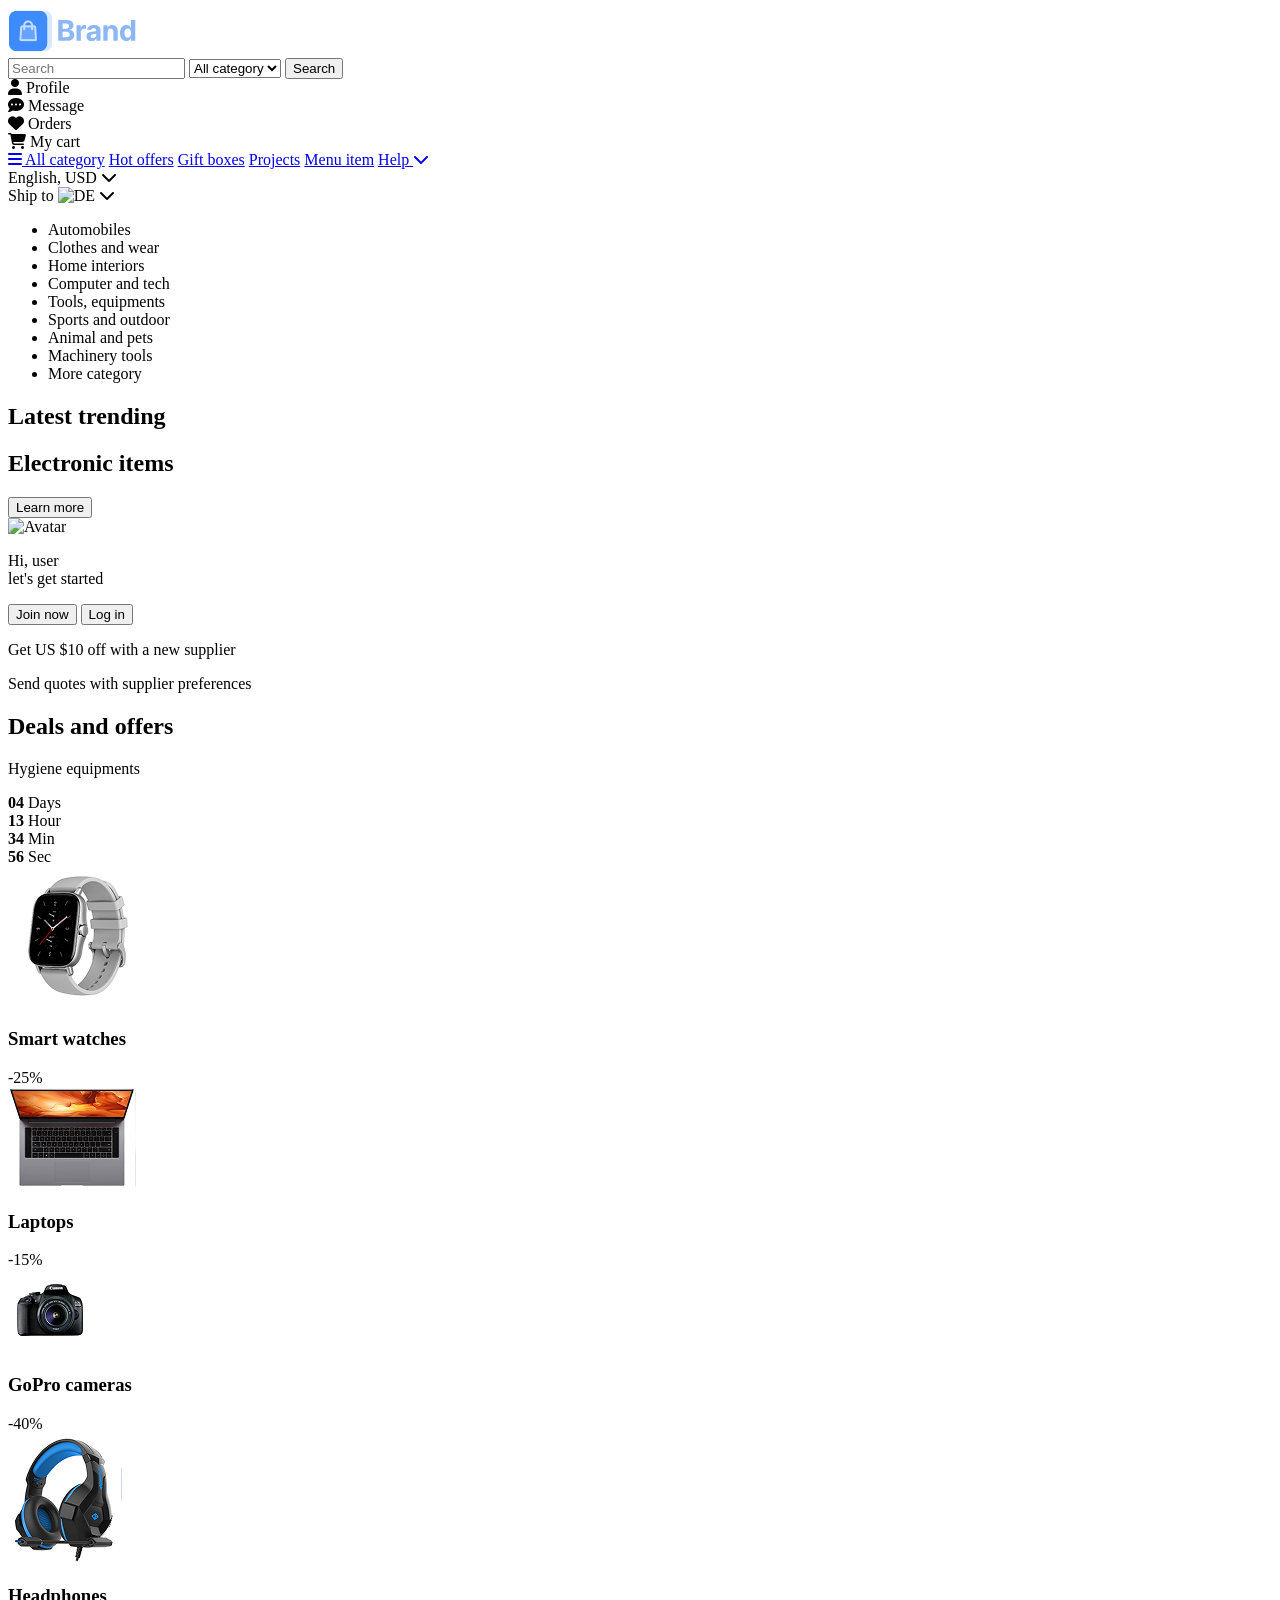
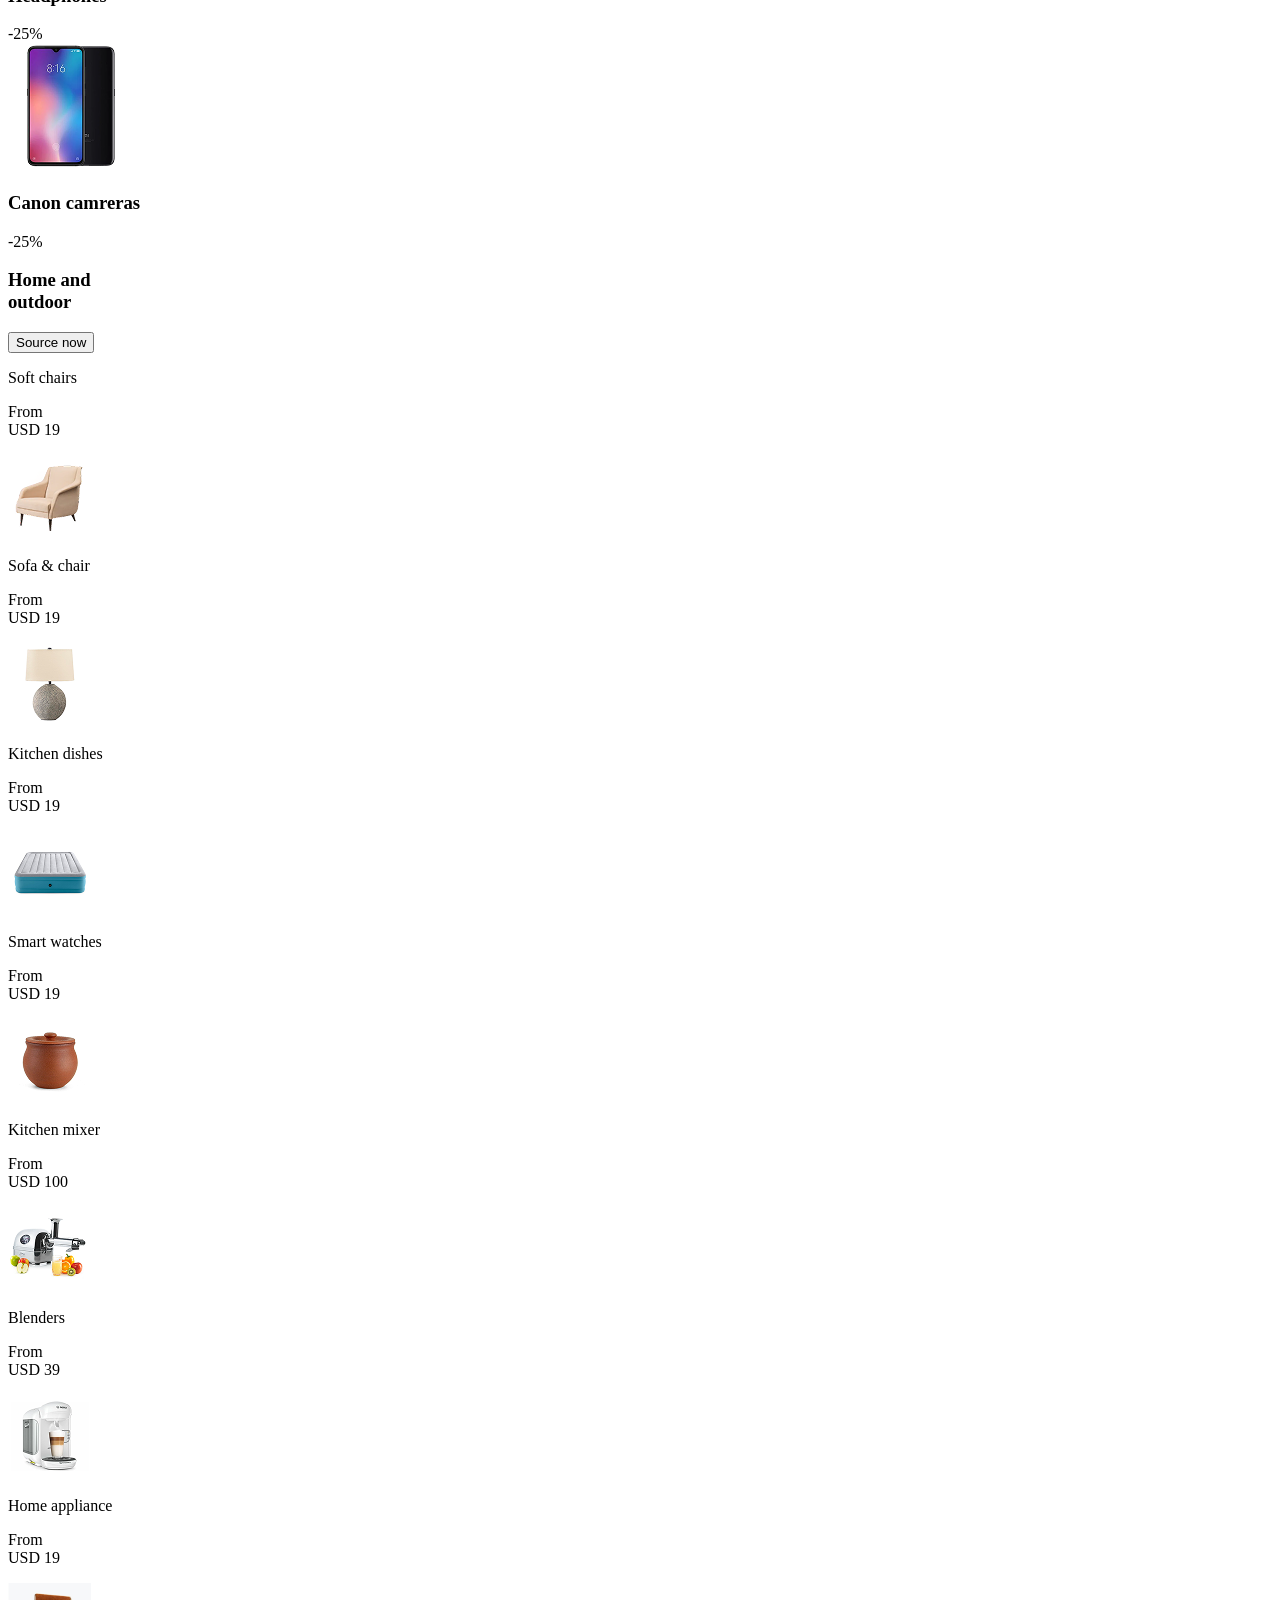
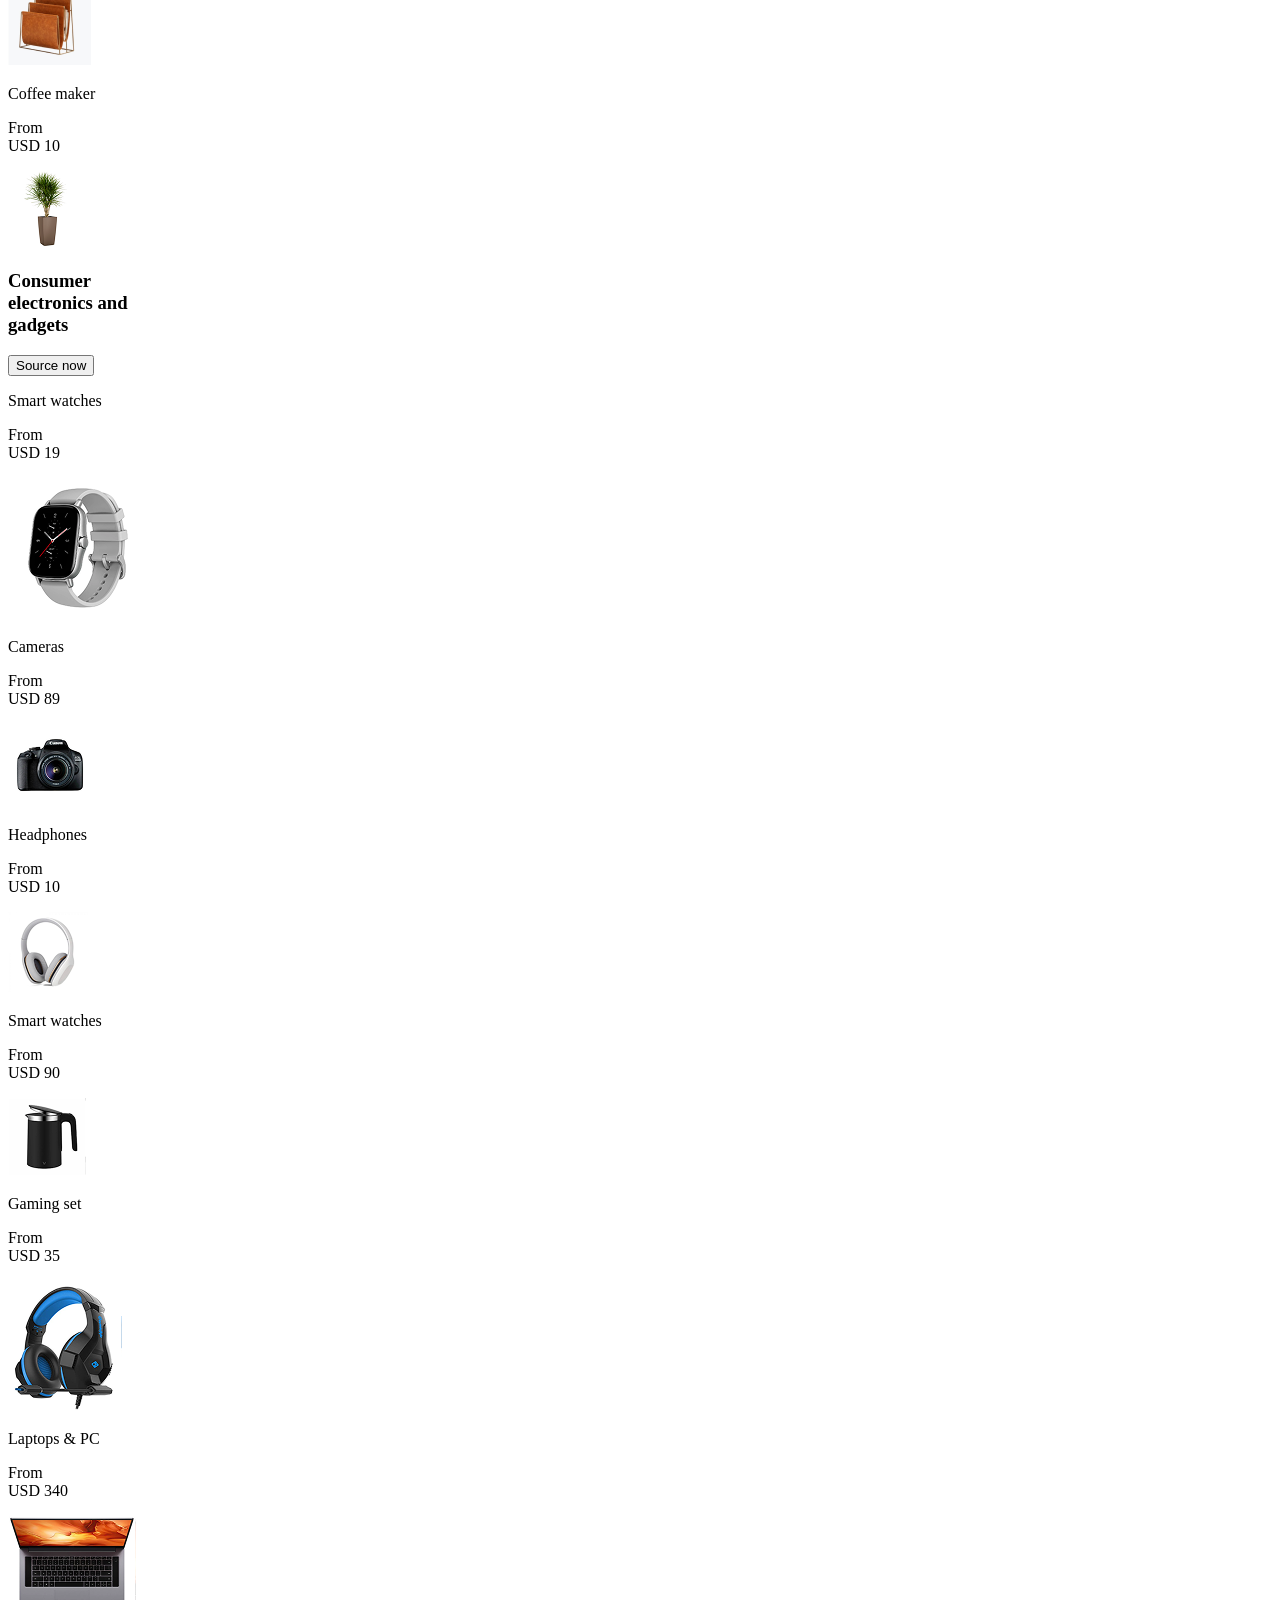
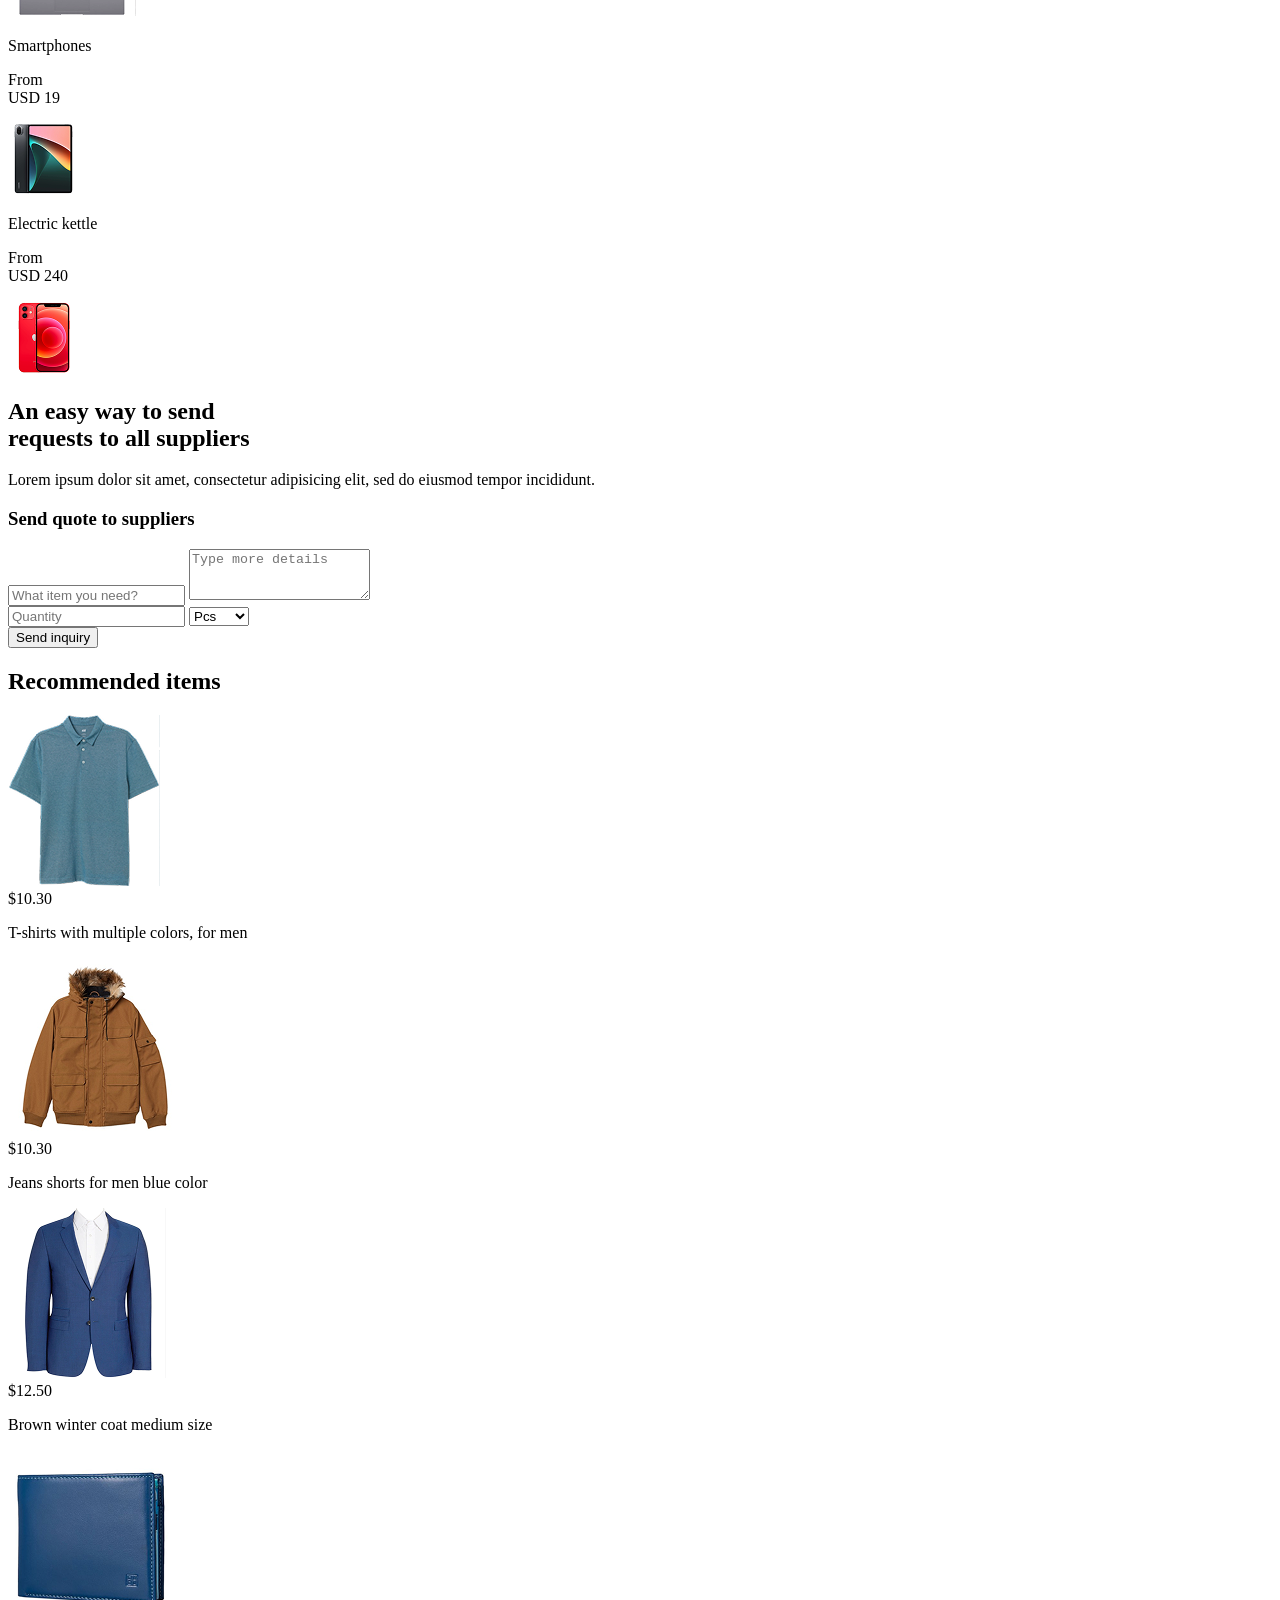
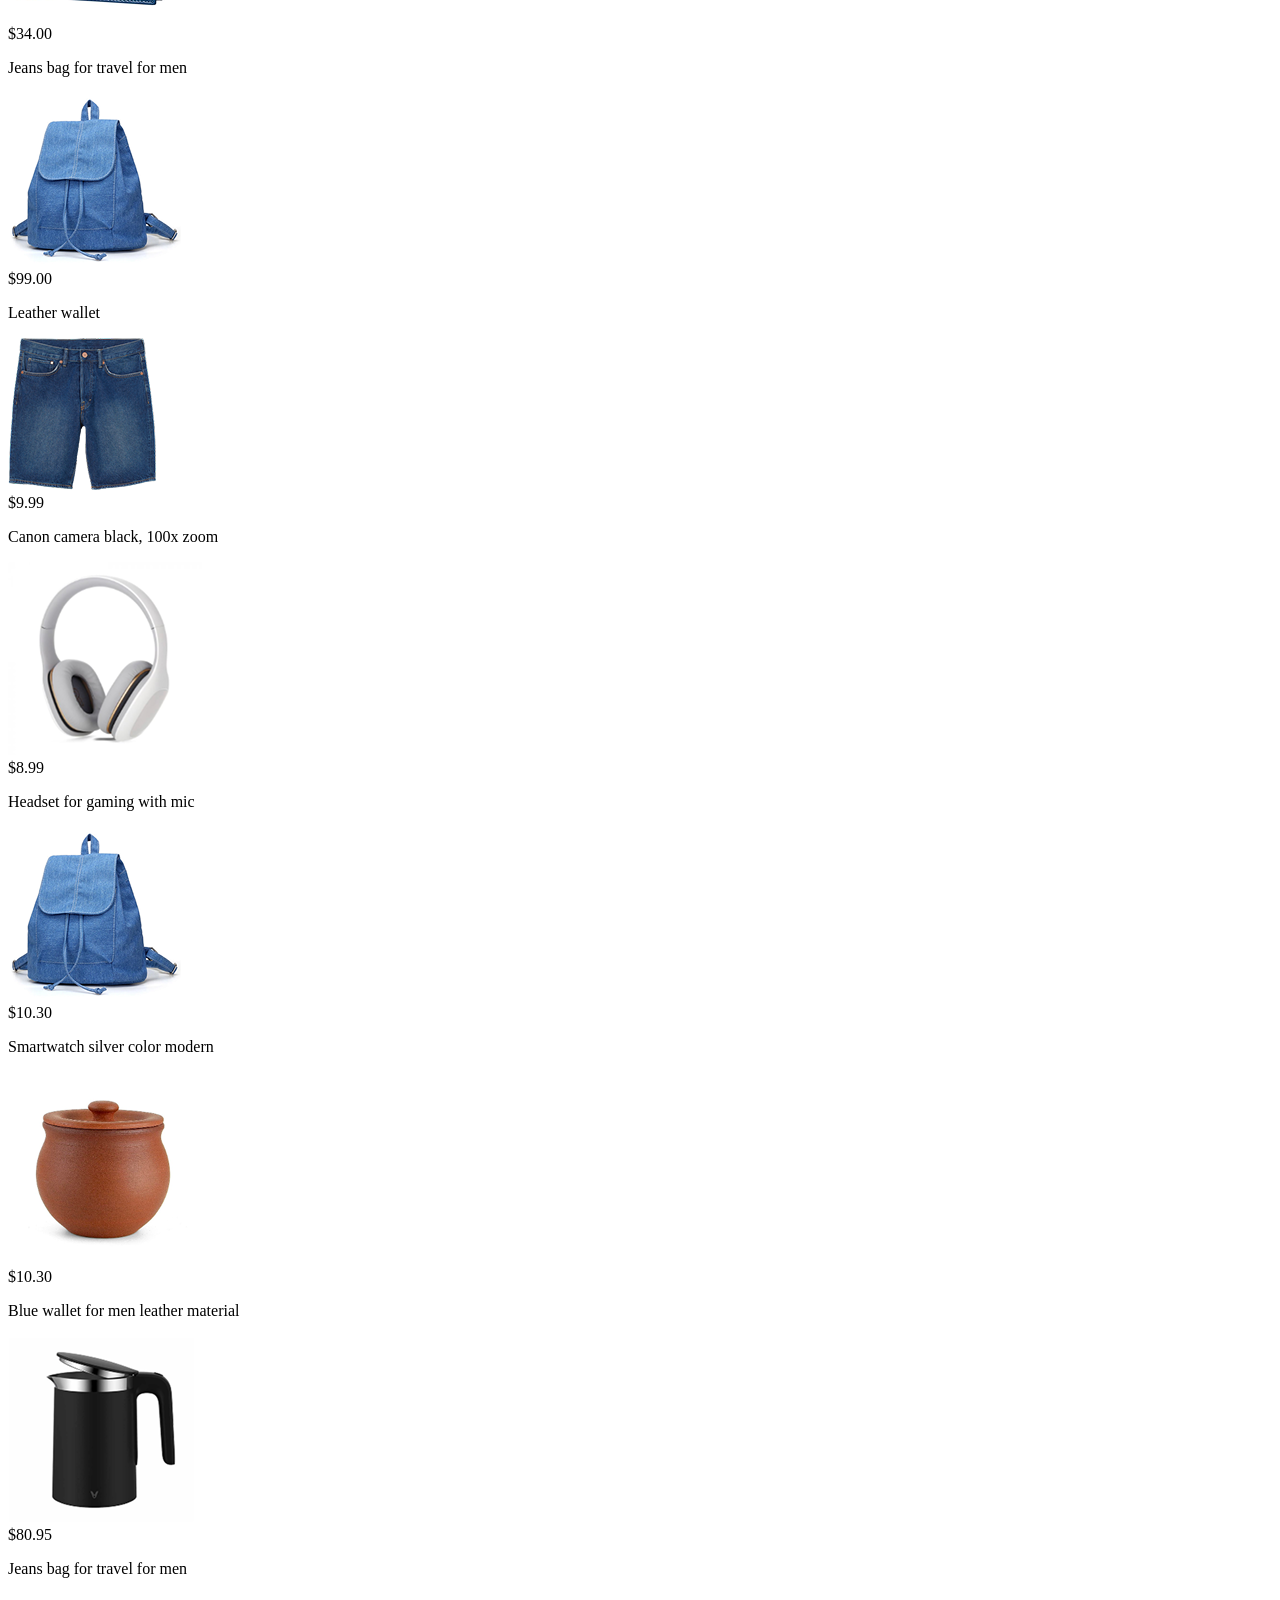
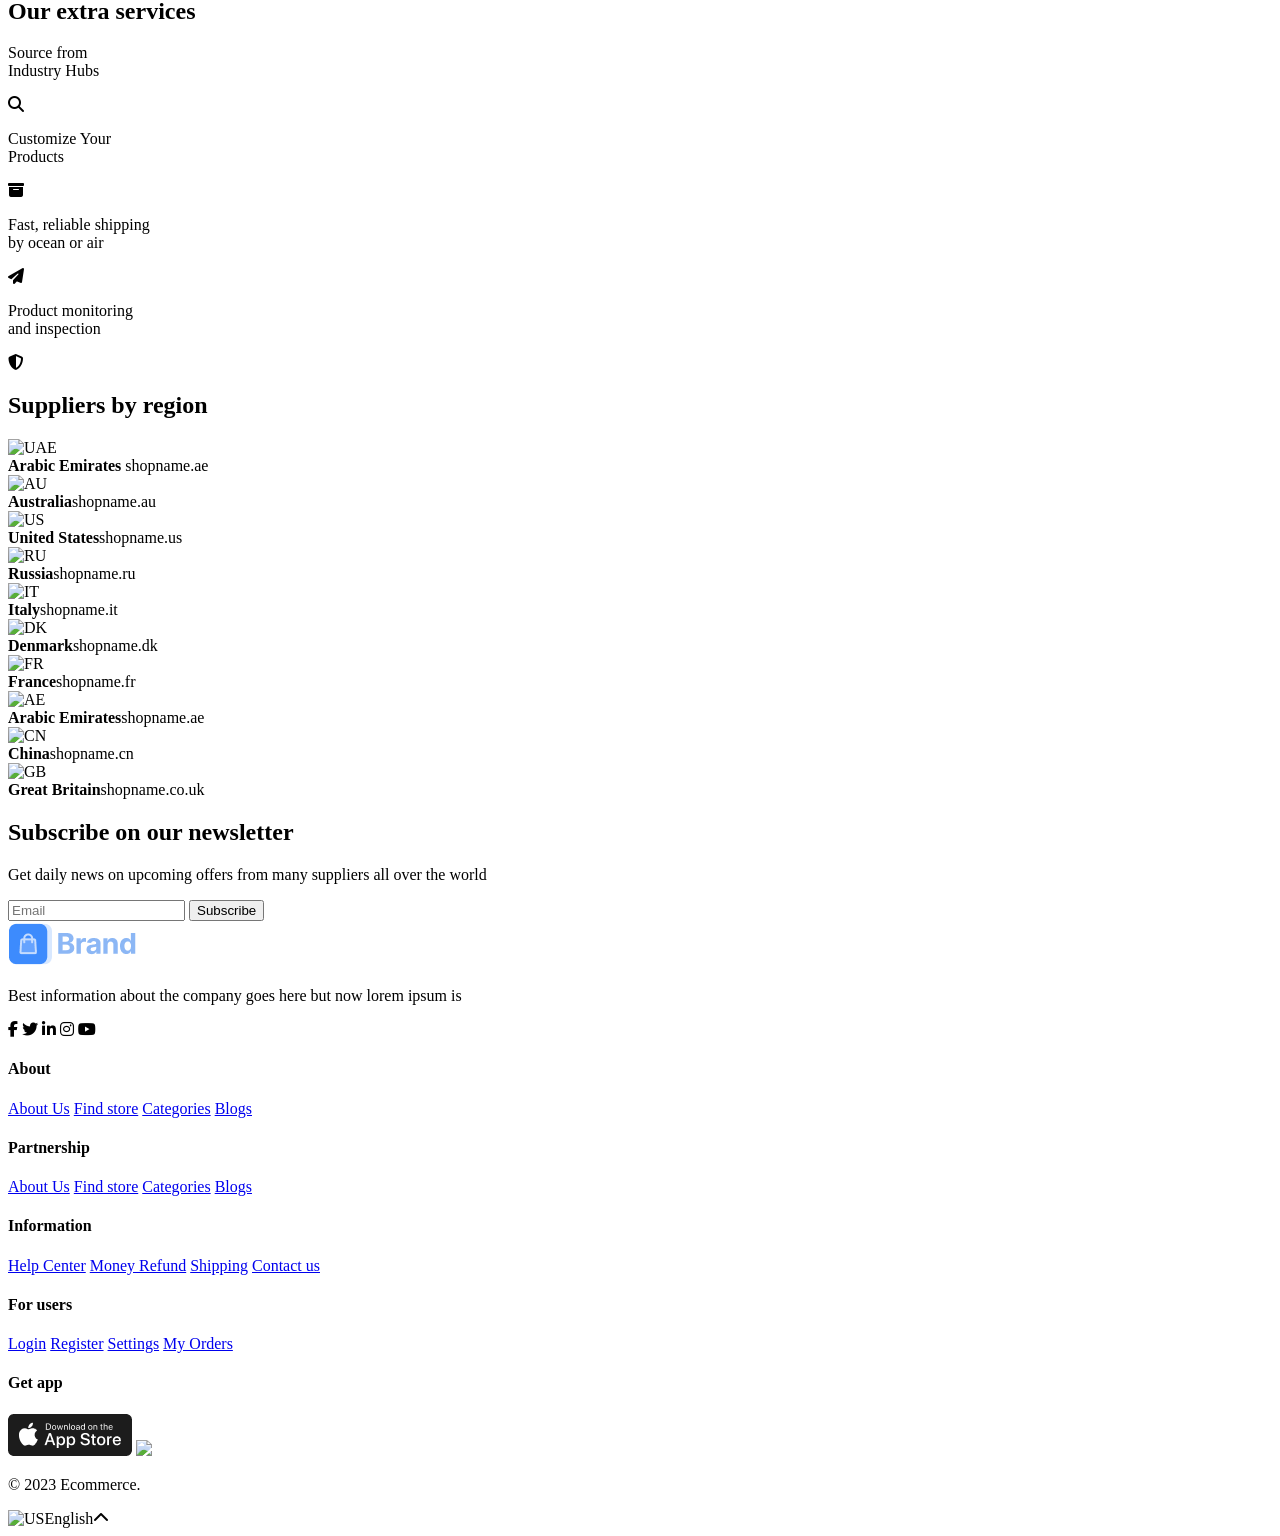
==== index.html @ 88327fe8 "Add files via upload" ====
<!DOCTYPE html>
<html lang="en">

<head>
    <meta charset="UTF-8">
    <meta name="viewport" content="width=device-width, initial-scale=1.0">
    <link rel="stylesheet" href="css/style.css">
    <link rel="stylesheet" href="https://cdnjs.cloudflare.com/ajax/libs/font-awesome/6.5.0/css/all.min.css">
    <title>Home</title>
</head>

<body>
    <!-- ===== TOP HEADER ===== -->
    <header class="top-header">
        <div class="container">

            <!-- Logo -->
            <div>
                <a href="index.html"> <img src="assets/Layout/Brand/logo-colored.png" alt="Logo"></a>
            </div>

            <!-- Search Bar -->
            <div class="search-bar">
                <input type="text" placeholder="Search">
                <select>
                    <option>All category</option>
                    <option>Electronics</option>
                    <option>Clothes</option>
                    <option>Home</option>
                </select>
                <button>Search</button>
            </div>

            <!-- Header Icons -->
            <div class="top-row">
                <div class="nav-item">
                    <i class="fa-solid fa-user"></i> <span>Profile</span>
                </div>
                <div class="nav-item">
                    <i class="fa-solid fa-comment-dots"></i> <span>Message</span>
                </div>
                <div class="nav-item">
                    <i class="fa-solid fa-heart"></i> <span>Orders</span>
                </div>
                <div class="nav-item">
                    <i class="fa-solid fa-cart-shopping"></i> <span>My cart</span>
                </div>
            </div>
        </div>
    </header>

    <!-- Top Menu -->
    <div class="top-nav">
        <nav class="main-navbar">
            <div class="container">
                <a href="#" class="flex items-center"><i class="fa-solid fa-bars"></i> All category</a>
                <a href="#">Hot offers</a>
                <a href="#">Gift boxes</a>
                <a href="#">Projects</a>
                <a href="#">Menu item</a>
                <a href="#">Help <i class="fa-solid fa-chevron-down"></i></a>
                <div class="nav-right">
                    <div class="selector">
                        English, USD <i class="fa-solid fa-chevron-down"></i>
                    </div>
                    <div class="selector">
                        Ship to <img src="https://flagcdn.com/w20/de.png" alt="DE"> <i
                            class="fa-solid fa-chevron-down"></i>
                    </div>
                </div>
            </div>
        </nav>
    </div>

    <!-- ===== HERO SECTION ===== -->
    <section class="hero">
        <div class="container hero-layout">

            <!-- Left Category Menu -->
            <div class="category-menu">
                <ul>
                    <li class="category-menu-active">Automobiles</li>
                    <li>Clothes and wear</li>
                    <li>Home interiors</li>
                    <li>Computer and tech</li>
                    <li>Tools, equipments</li>
                    <li>Sports and outdoor</li>
                    <li>Animal and pets</li>
                    <li>Machinery tools</li>
                    <li>More category</li>
                </ul>
            </div>

            <!-- Banner -->
            <div class="hero-banner">
                <h2>Latest trending</h2>
                <h1>Electronic items</h1>
                <button>Learn more</button>
            </div>

            <!-- Right Small Cards -->
            <div class="sidebar">
                <div class="card login-card">
                    <div class="user-info">
                        <div class="avatar">
                            <img src="https://cdn-icons-png.flaticon.com/512/149/149071.png" alt="Avatar">
                        </div>
                        <p>Hi, user<br>let's get started</p>
                    </div>
                    <button class="btn btn-blue">Join now</button>
                    <button class="btn btn-white">Log in</button>
                </div>
                <div class="card promo-orange">
                    <p>Get US $10 off with a new supplier</p>
                </div>
                <div class="card promo-teal">
                    <p>Send quotes with supplier preferences</p>
                </div>
            </div>
        </div>
    </section>

    <!-- ===== DEALS SECTION ===== -->
    <div class="container">
        <section class="deals">
            <div class="title-block">
                <h2 class="deals-title">Deals and offers</h2>
                <p class="subtitle">Hygiene equipments</p>
                <div class="countdown">
                    <div class="time-box">
                        <strong>04</strong>
                        <span>Days</span>
                    </div>
                    <div class="time-box">
                        <strong>13</strong>
                        <span>Hour</span>
                    </div>
                    <div class="time-box">
                        <strong>34</strong>
                        <span>Min</span>
                    </div>
                    <div class="time-box">
                        <strong>56</strong>
                        <span>Sec</span>
                    </div>
                </div>
            </div>
            <div class="product-grid">
                <div class="product-item">
                    <div class="image-wrapper">
                        <img src="assets/Image/tech/8.png" alt="Smart Watches">
                    </div>
                    <h3>Smart watches</h3>
                    <span class="discount-badge">-25%</span>
                </div>
                <div class="product-item">
                    <div class="image-wrapper">
                        <img src="assets/Image/tech/image 34.png" alt="Laptops">
                    </div>
                    <h3>Laptops</h3>
                    <span class="discount-badge">-15%</span>
                </div>
                <div class="product-item">
                    <div class="image-wrapper">
                        <img src="assets/Image/tech/6.png" alt="GoPro Cameras">
                    </div>
                    <h3>GoPro cameras</h3>
                    <span class="discount-badge">-40%</span>
                </div>
                <div class="product-item">
                    <div class="image-wrapper">
                        <img src="assets/Image/tech/image 29.png" alt="Headphones">
                    </div>
                    <h3>Headphones</h3>
                    <span class="discount-badge">-25%</span>
                </div>
                <div class="product-item">
                    <div class="image-wrapper">
                        <img src="assets/Image/tech/image 23.png" alt="Canon Cameras">
                    </div>
                    <h3>Canon camreras</h3>
                    <span class="discount-badge">-25%</span>
                </div>
            </div>
        </section>
    </div>

    <!-- ===== CATEGORY PRODUCTS ===== -->
    <section class="category-products">
        <div class="container">
            <div class="category-block">
                <div class="sidebar3 home-bg">
                    <h3>Home and<br>outdoor</h3>
                    <button class="source-btn">Source now</button>
                </div>
                <div class="product-grid2">
                    <div class="product-tile">
                        <div class="text">
                            <p class="title">Soft chairs</p>
                            <p class="price">From<br>USD 19</p>
                        </div>
                        <img src="assets/Image/interior/1.png">
                    </div>
                    <div class="product-tile">
                        <div class="text">
                            <p class="title">Sofa & chair</p>
                            <p class="price">From<br>USD 19</p>
                        </div>
                        <img src="assets/Image/interior/6.png">
                    </div>
                    <div class="product-tile">
                        <div class="text">
                            <p class="title">Kitchen dishes</p>
                            <p class="price">From<br>USD 19</p>
                        </div><img src="assets/Image/interior/image 93.png">
                    </div>
                    <div class="product-tile">
                        <div class="text">
                            <p class="title">Smart watches</p>
                            <p class="price">From<br>USD 19</p>
                        </div><img src="assets/Image/interior/3.png">
                    </div>
                    <div class="product-tile">
                        <div class="text">
                            <p class="title">Kitchen mixer</p>
                            <p class="price">From<br>USD 100</p>
                        </div><img src="assets/Image/interior/9.png">
                    </div>
                    <div class="product-tile">
                        <div class="text">
                            <p class="title">Blenders</p>
                            <p class="price">From<br>USD 39</p>
                        </div><img src="assets/Image/interior/8.png">
                    </div>
                    <div class="product-tile">
                        <div class="text">
                            <p class="title">Home appliance</p>
                            <p class="price">From<br>USD 19</p>
                        </div><img src="assets/Image/interior/7.png">
                    </div>
                    <div class="product-tile">
                        <div class="text">
                            <p class="title">Coffee maker</p>
                            <p class="price">From<br>USD 10</p>
                        </div><img src="assets/Image/interior/image 89.png">
                    </div>
                </div>
            </div>
            <div class="category-block">
                <div class="sidebar3 electronics-bg">
                    <h3>Consumer<br>electronics and<br>gadgets</h3>
                    <button class="source-btn">Source now</button>
                </div>
                <div class="product-grid2">
                    <div class="product-tile">
                        <div class="text">
                            <p class="title">Smart watches</p>
                            <p class="price">From<br>USD 19</p>
                        </div><img src="assets/Image/tech/8.png">
                    </div>
                    <div class="product-tile">
                        <div class="text">
                            <p class="title">Cameras</p>
                            <p class="price">From<br>USD 89</p>
                        </div><img src="assets/Image/tech/6.png">
                    </div>
                    <div class="product-tile">
                        <div class="text">
                            <p class="title">Headphones</p>
                            <p class="price">From<br>USD 10</p>
                        </div><img src="assets/Image/tech/image 86.png">
                    </div>
                    <div class="product-tile">
                        <div class="text">
                            <p class="title">Smart watches</p>
                            <p class="price">From<br>USD 90</p>
                        </div><img src="assets/Image/tech/image 85.png">
                    </div>
                    <div class="product-tile">
                        <div class="text">
                            <p class="title">Gaming set</p>
                            <p class="price">From<br>USD 35</p>
                        </div><img src="assets/Image/tech/image 29.png">
                    </div>
                    <div class="product-tile">
                        <div class="text">
                            <p class="title">Laptops & PC</p>
                            <p class="price">From<br>USD 340</p>
                        </div><img src="assets/Image/tech/image 34.png">
                    </div>
                    <div class="product-tile">
                        <div class="text">
                            <p class="title">Smartphones</p>
                            <p class="price">From<br>USD 19</p>
                        </div><img src="assets/Image/tech/image 32.png">
                    </div>
                    <div class="product-tile">
                        <div class="text">
                            <p class="title">Electric kettle</p>
                            <p class="price">From<br>USD 240</p>
                        </div><img src="assets/Image/tech/image 33.png">
                    </div>
                </div>
            </div>
        </div>
    </section>

    <!-- ===== SUPPLIER REQUEST SECTION ===== -->
    <div class="container">
        <section class="supplier-request">
            <div class="container-request-layout">
                <div class="banner-text">
                    <h1>An easy way to send<br>requests to all suppliers</h1>
                    <p>Lorem ipsum dolor sit amet, consectetur adipisicing elit, sed do eiusmod tempor incididunt.</p>
                </div>
                <div class="request-form">
                    <h3>Send quote to suppliers</h3>
                    <form>
                        <input type="text1" placeholder="What item you need?">
                        <textarea placeholder="Type more details" rows="3"></textarea>
                        <div class="form-row">
                            <input type="number" placeholder="Quantity">
                            <select class="form">
                                <option>Pcs</option>
                                <option>Kg</option>
                                <option>Boxes</option>
                            </select>
                        </div>
                        <button type="submit" class="btn-send">Send inquiry</button>
                    </form>
                </div>
            </div>
        </section>
    </div>

    <!-- ===== RECOMMENDED ITEMS ===== -->
    <section class="recommended">
        <div class="container">
            <h2 class="section-title">Recommended items</h2>
            <div class="recommendations-grid">
                <div class="product-card">
                    <div class="img-container">
                        <img src="assets/Layout/alibaba/Image/cloth/Bitmap.png" alt="T-shirt">
                    </div>
                    <div class="info">
                        <span class="price">$10.30</span>
                        <p class="description">T-shirts with multiple colors, for men</p>
                    </div>
                </div>
                <div class="product-card">
                    <div class="img-container">
                        <img src="assets/Layout/alibaba/Image/cloth/2 1.png" alt="Jacket">
                    </div>
                    <div class="info">
                        <span class="price">$10.30</span>
                        <p class="description">Jeans shorts for men blue color</p>
                    </div>
                </div>
                <div class="product-card">
                    <div class="img-container">
                        <img src="assets/Layout/alibaba/Image/cloth/image 30.png" alt="Coat">
                    </div>
                    <div class="info">
                        <span class="price">$12.50</span>
                        <p class="description">Brown winter coat medium size</p>
                    </div>
                </div>
                <div class="product-card">
                    <div class="img-container">
                        <img src="assets/Layout/alibaba/Image/cloth/image 24.png">
                    </div>
                    <div class="info"><span class="price">$34.00</span>
                        <p class="description">Jeans bag for travel for men</p>
                    </div>
                </div>
                <div class="product-card">
                    <div class="img-container">
                        <img src="assets/Layout/alibaba/Image/cloth/image 26.png">
                    </div>
                    <div class="info"><span class="price">$99.00</span>
                        <p class="description">Leather wallet</p>
                    </div>
                </div>
                <div class="product-card">
                    <div class="img-container">
                        <img src="assets/Layout/alibaba/Image/cloth/Bitmap (2).png">
                    </div>
                    <div class="info"><span class="price">$9.99</span>
                        <p class="description">Canon camera black, 100x zoom</p>
                    </div>
                </div>
                <div class="product-card">
                    <div class="img-container">
                        <img src="assets/Layout/alibaba/Image/tech/image 86.png">
                    </div>
                    <div class="info"><span class="price">$8.99</span>
                        <p class="description">Headset for gaming with mic</p>
                    </div>
                </div>
                <div class="product-card">
                    <div class="img-container">
                        <img src="assets/Layout/alibaba/Image/cloth/image 26.png">
                    </div>
                    <div class="info"><span class="price">$10.30</span>
                        <p class="description">Smartwatch silver color modern</p>
                    </div>
                </div>
                <div class="product-card">
                    <div class="img-container">
                        <img src="assets/Layout/alibaba/Image/interior/image 90.png">
                    </div>
                    <div class="info"><span class="price">$10.30</span>
                        <p class="description">Blue wallet for men leather material</p>
                    </div>
                </div>
                <div class="product-card">
                    <div class="img-container">
                        <img src="assets/Layout/alibaba/Image/tech/image 85.png">
                    </div>
                    <div class="info"><span class="price">$80.95</span>
                        <p class="description">Jeans bag for travel for men</p>
                    </div>
                </div>
            </div>
        </div>
    </section>

    <!-- ===== SERVICES ===== -->
    <div class="container">
        <section class="services">

            <h2>Our extra services</h2>
            <div class="services-grid">
                <div class="cards">
                    <div class="image-box bg-warehouse"></div>
                    <div class="cards-content">
                        <p>Source from<br>Industry Hubs</p>
                        <div class="icon-badge"><i class="fa-solid fa-magnifying-glass"></i></div>
                    </div>
                </div>
                <div class="cards">
                    <div class="image-box bg-colors"></div>
                    <div class="cards-content">
                        <p>Customize Your<br>Products</p>
                        <div class="icon-badge"><i class="fa-solid fa-box-archive"></i></div>
                    </div>
                </div>
                <div class="cards">
                    <div class="image-box bg-shipping"></div>
                    <div class="cards-content">
                        <p>Fast, reliable shipping<br>by ocean or air</p>
                        <div class="icon-badge"><i class="fa-solid fa-paper-plane"></i></div>
                    </div>
                </div>
                <div class="cards">
                    <div class="image-box bg-inspection"></div>
                    <div class="cards-content">
                        <p>Product monitoring<br>and inspection</p>
                        <div class="icon-badge"><i class="fa-solid fa-shield-halved"></i></div>
                    </div>
                </div>
            </div>
        </section>
    </div>

    <!-- ===== SUPPLIERS BY REGION ===== -->
    <div class="container">
        <section class="suppliers-section">
            <h2>Suppliers by region</h2>
            <div class="suppliers-grid">
                <div class="region">
                    <img src="https://flagcdn.com/w40/ae.png" alt="UAE">
                    <div class="text">
                        <strong>Arabic Emirates</strong>
                        <span>shopname.ae</span>
                    </div>
                </div>
                <div class="region"><img src="https://flagcdn.com/w40/au.png" alt="AU">
                    <div class="text"><strong>Australia</strong><span>shopname.au</span></div>
                </div>
                <div class="region"><img src="https://flagcdn.com/w40/us.png" alt="US">
                    <div class="text"><strong>United States</strong><span>shopname.us</span></div>
                </div>
                <div class="region"><img src="https://flagcdn.com/w40/ru.png" alt="RU">
                    <div class="text"><strong>Russia</strong><span>shopname.ru</span></div>
                </div>
                <div class="region"><img src="https://flagcdn.com/w40/it.png" alt="IT">
                    <div class="text"><strong>Italy</strong><span>shopname.it</span></div>
                </div>
                <div class="region"><img src="https://flagcdn.com/w40/dk.png" alt="DK">
                    <div class="text"><strong>Denmark</strong><span>shopname.dk</span></div>
                </div>
                <div class="region"><img src="https://flagcdn.com/w40/fr.png" alt="FR">
                    <div class="text"><strong>France</strong><span>shopname.fr</span></div>
                </div>
                <div class="region"><img src="https://flagcdn.com/w40/ae.png" alt="AE">
                    <div class="text"><strong>Arabic Emirates</strong><span>shopname.ae</span></div>
                </div>
                <div class="region"><img src="https://flagcdn.com/w40/cn.png" alt="CN">
                    <div class="text"><strong>China</strong><span>shopname.cn</span></div>
                </div>
                <div class="region"><img src="https://flagcdn.com/w40/gb.png" alt="GB">
                    <div class="text"><strong>Great Britain</strong><span>shopname.co.uk</span></div>
                </div>
            </div>
        </section>
    </div>

    <!-- ===== NEWSLETTER ===== -->
    <section class="newsletter">
        <div class="container">
            <div class="newsletter-text">
                <h2>Subscribe on our newsletter</h2>
                <p>Get daily news on upcoming offers from many suppliers all over the world</p>
                <div class="newsletter-box">
                    <input type="email" placeholder="Email">
                    <button>Subscribe</button>
                </div>
            </div>
        </div>
    </section>


    <!-- Footer -->

    <section class="footer">
        <div class="container">
            <div class="footer-container">

                <!-- Brand -->
                <div>
                    <a href="index.html"> <img src="assets/Layout/Brand/logo-colored.png" alt="Logo"></a>
                    <div class="footer-col brand">
                        <p>Best information about the company goes here but now lorem ipsum is</p>
                        <div class="social-icons">
                            <span><i class="fa-brands fa-facebook-f"></i></span>
                            <span><i class="fa-brands fa-twitter"></i></span>
                            <span><i class="fa-brands fa-linkedin-in"></i></span>
                            <span><i class="fa-brands fa-instagram"></i></span>
                            <span><i class="fa-brands fa-youtube"></i></span>
                        </div>
                    </div>
                </div>

                <!-- About -->
                <div class="footer-col">
                    <h4>About</h4>
                    <a href="#">About Us</a>
                    <a href="#">Find store</a>
                    <a href="#">Categories</a>
                    <a href="#">Blogs</a>
                </div>

                <!-- Partnership -->
                <div class="footer-col">
                    <h4>Partnership</h4>
                    <a href="#">About Us</a>
                    <a href="#">Find store</a>
                    <a href="#">Categories</a>
                    <a href="#">Blogs</a>
                </div>

                <!-- Information -->
                <div class="footer-col">
                    <h4>Information</h4>
                    <a href="#">Help Center</a>
                    <a href="#">Money Refund</a>
                    <a href="#">Shipping</a>
                    <a href="#">Contact us</a>
                </div>

                <!-- For Users -->
                <div class="footer-col">
                    <h4>For users</h4>
                    <a href="#">Login</a>
                    <a href="#">Register</a>
                    <a href="#">Settings</a>
                    <a href="#">My Orders</a>
                </div>

                <!-- App -->
                <div class="footer-col">
                    <h4>Get app</h4>

                    <img src="assets/Layout/Misc/market-button.png" class="app-btn">
                    <img src="assets/Layout/Misc/group.png" class="app-btn">
                </div>
            </div>
        </div>
    </section>

    <!-- Bottom Footer -->
    <footer class="footer-bottom">
        <div class="container">
            <div class="footer-b">
                <p>© 2023 Ecommerce.</p>
                <div class="selector">
                    <img src="https://flagcdn.com/w20/us.png" alt="US">English<i class="fa-solid fa-chevron-up"></i>
                </div>
            </div>
        </div>
    </footer>

</body>

</html>
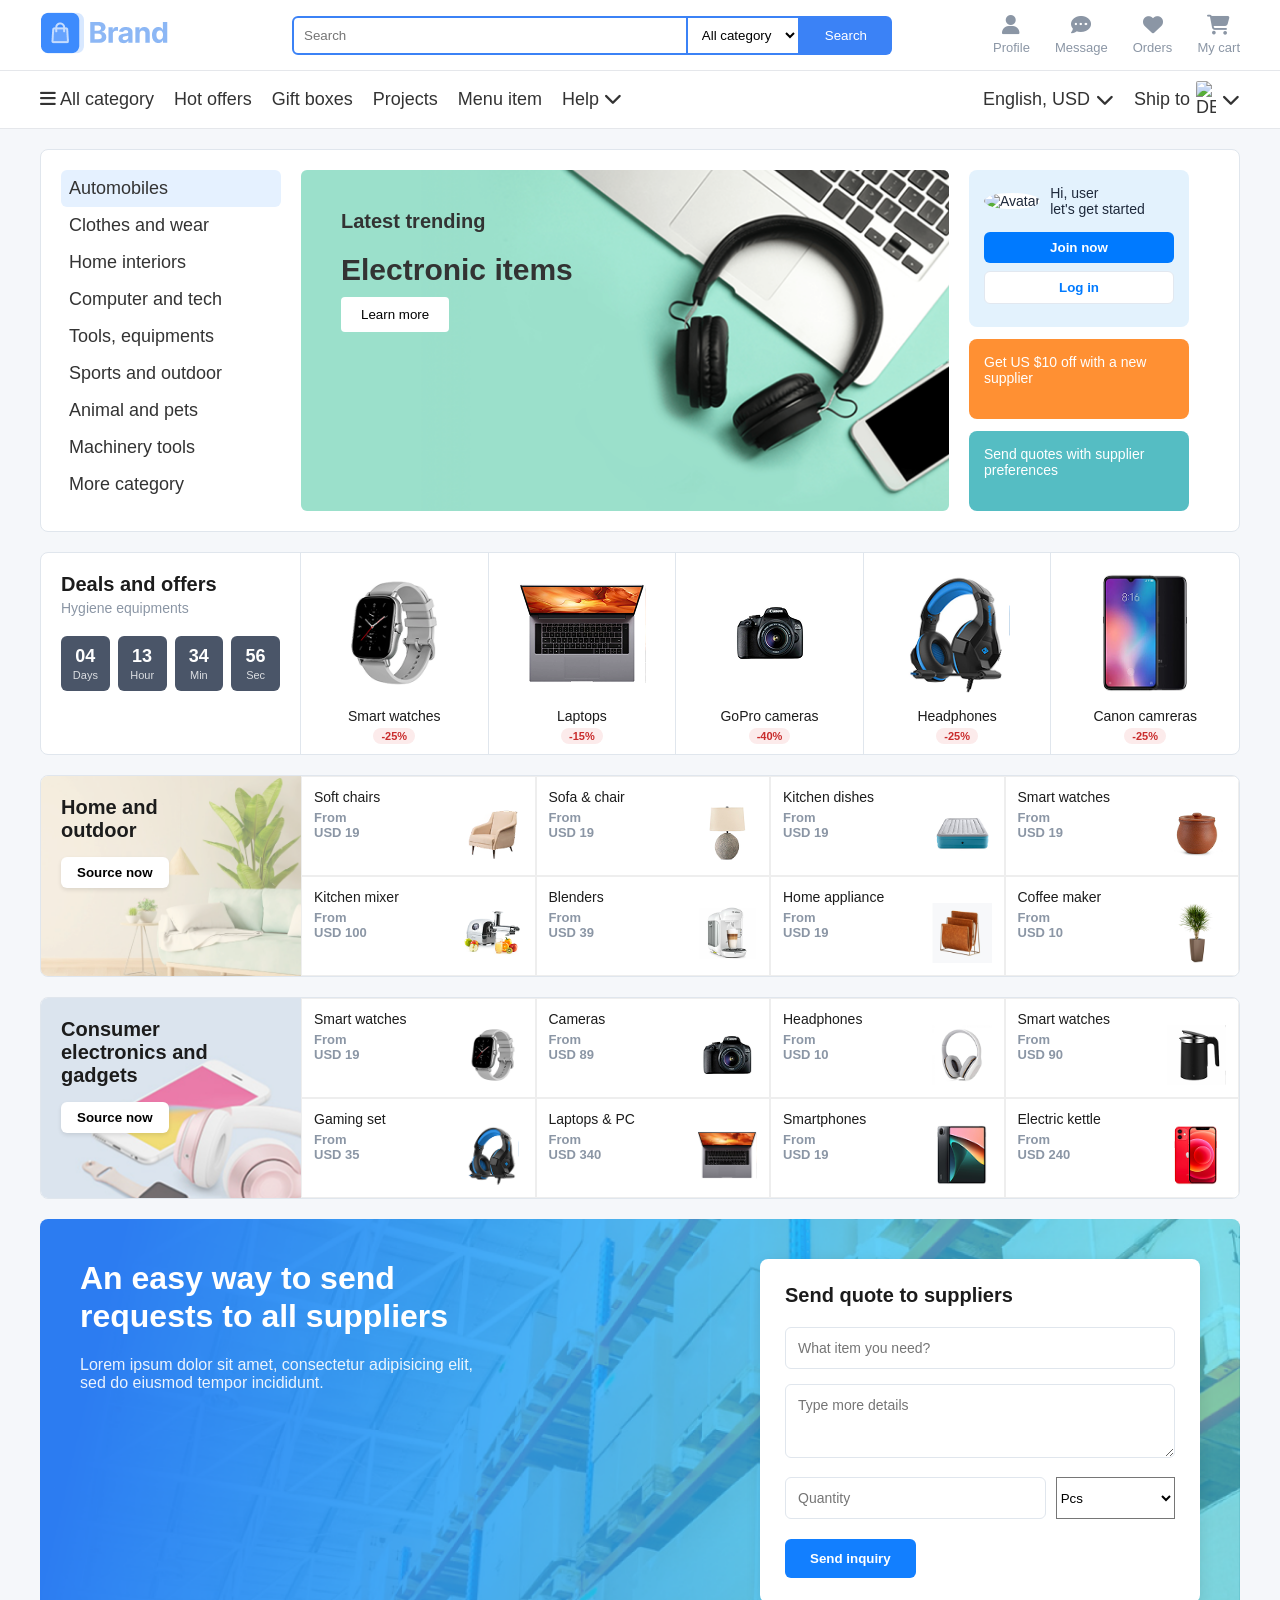
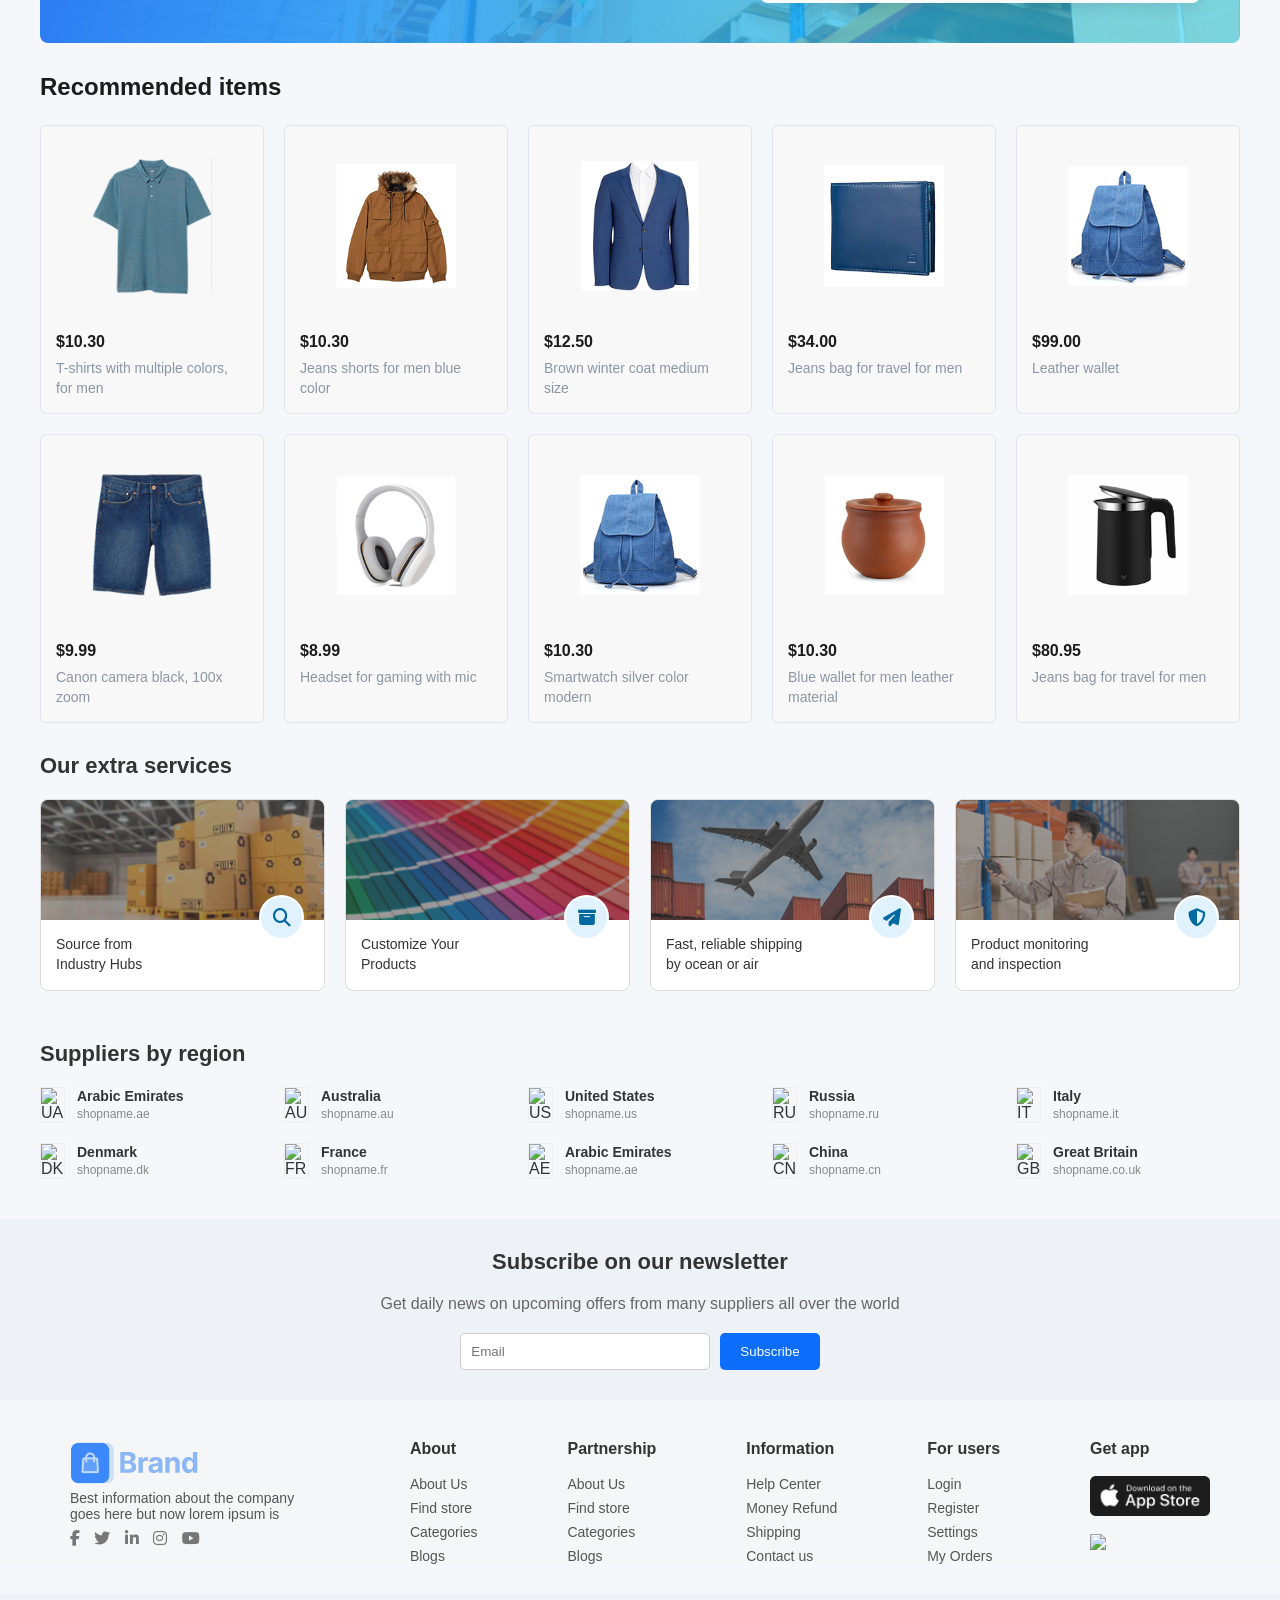
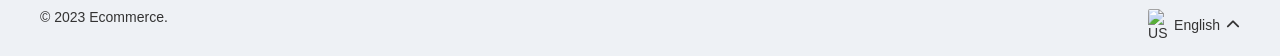
==== commit 1b32a105: "Update index.html" ====
--- a/index.html
+++ b/index.html
@@ -4,7 +4,7 @@
 <head>
     <meta charset="UTF-8">
     <meta name="viewport" content="width=device-width, initial-scale=1.0">
-    <link rel="stylesheet" href="css/style.css">
+    <link rel="stylesheet" href="style.css">
     <link rel="stylesheet" href="https://cdnjs.cloudflare.com/ajax/libs/font-awesome/6.5.0/css/all.min.css">
     <title>Home</title>
 </head>
--- a/style.css
+++ b/style.css
@@ -0,0 +1,1231 @@
+/* ===== RESET ===== */
+
+* {
+    margin: 0;
+    padding: 0;
+    box-sizing: border-box;
+    font-family: Arial, Helvetica, sans-serif;
+}
+
+body {
+    background: #f5f7fa;
+    color: #333;
+}
+
+/* Top Header Layout */
+.top-header {
+    border-bottom: 1px solid #e5e7eb;
+    background-color: white;
+    padding: 10px;
+}
+
+.top-header .container {
+    display: flex;
+    align-items: center;
+    justify-content: space-between;
+    gap: 20px;
+}
+
+
+
+/* Search Bar */
+.search-bar {
+    display: flex;
+    flex: 1;
+    max-width: 600px;
+}
+
+.search-bar input {
+    flex: 1;
+    padding: 10px;
+    border: 2px solid #3b82f6;
+    border-radius: 6px 0 0 6px;
+    outline: none;
+}
+
+.search-bar select {
+    border: 2px solid #3b82f6;
+    border-left: none;
+    padding: 0 10px;
+    background: #fff;
+}
+
+.search-bar button {
+    padding: 0 25px;
+    background: #3b82f6;
+    color: #fff;
+    border: none;
+    border-radius: 0 6px 6px 0;
+    cursor: pointer;
+}
+
+/* Header Icons */
+.header-icons {
+    display: flex;
+    gap: 25px;
+    margin-bottom: 20px;
+}
+
+.icon-item {
+    display: flex;
+    gap: 20px;
+    font-size: 14px;
+}
+
+.icon-item i {
+    font-size: 20px;
+    margin-bottom: 5px;
+}
+
+/*  right-side navigation */
+
+.top-row {
+    display: flex;
+    gap: 25px;
+
+}
+
+.nav-item {
+    display: flex;
+    flex-direction: column;
+    align-items: center;
+    color: #8b96a5;
+    cursor: pointer;
+    font-size: 13px;
+
+}
+
+.nav-item i {
+    font-size: 20px;
+    margin-bottom: 5px;
+}
+
+/* Main Navbar */
+.top-nav {
+    border-bottom: 1px solid #e5e7eb;
+    background-color: white;
+
+}
+
+.main-navbar {
+    padding: 10px 0;
+    font-size: 18px;
+}
+
+.main-navbar .container {
+    display: flex;
+    align-items: center;
+    gap: 20px;
+}
+
+.main-navbar a {
+    text-decoration: none;
+    color: #333;
+    
+}
+
+.nav-right {
+    margin-left: auto;
+    display: flex;
+    gap: 20px;
+}
+
+.selector {
+    display: flex;
+    align-items: center;
+    gap: 6px;
+    cursor: pointer;
+}
+
+.selector img {
+    width: 20px;
+    border-radius: 2px;
+}
+
+/* ===== CONTAINER ===== */
+
+.container {
+    width: 1200px;
+    margin: auto;
+}
+
+/* ===== HERO SECTION ===== */
+
+.hero {
+    margin-top: 20px;
+}
+
+.hero-layout {
+    display: grid;
+    grid-template-columns: 220px 1fr 250px;
+    gap: 20px;
+    padding: 20px;
+    background-color: white;
+    border: 1px solid #e0e6ed;
+    border-radius: 8px;
+}
+
+/* LEFT CATEGORY */
+
+.category-menu {
+    background: #fff;
+    /* padding: 15px; */
+    border-radius: 6px;
+}
+
+.category-menu-active{
+    background-color: #e5f1ff;
+    border-radius: 6px;
+}
+
+.category-menu ul {
+    list-style: none;
+}
+
+.category-menu li {
+    padding: 8px;
+    font-size: 18px;
+    cursor: pointer;
+}
+
+.category-menu li:hover {
+    color: #0d6efd;
+}
+
+/* HERO BANNER */
+
+.hero-banner {
+    background: url("../assets/Image/backgrounds/Banner-board-800x420 2.png") center/cover no-repeat;
+    padding: 40px;
+    border-radius: 6px;
+}
+
+.hero-banner h2 {
+    font-size: 20px;
+}
+
+.hero-banner h1 {
+    font-size: 30px;
+    margin: 10px 0;
+}
+
+.hero-banner button {
+    padding: 10px 20px;
+    border: none;
+    background: #fff;
+    cursor: pointer;
+    border-radius: 4px;
+}
+
+/* RIGHT HERO CARDS */
+
+.sidebar {
+    display: flex;
+    flex-direction: column;
+    gap: 12px;
+    width: 220px;
+}
+
+.card {
+    border-radius: 8px;
+    padding: 15px;
+    color: white;
+    font-size: 14px;
+}
+
+/* User Card Specifics */
+.login-card {
+    background-color: #e3f2fd;
+    color: #1e293b;
+}
+
+.user-info {
+    display: flex;
+    align-items: center;
+    gap: 10px;
+    margin-bottom: 15px;
+}
+
+.avatar img {
+    width: 45px;
+    height: 45px;
+    border-radius: 50%;
+    background: white;
+}
+
+/* Buttons */
+.btn {
+    width: 100%;
+    padding: 8px;
+    margin-bottom: 8px;
+    border: none;
+    border-radius: 6px;
+    cursor: pointer;
+    font-weight: 600;
+}
+
+.btn-blue {
+    background-color: #007aff;
+    color: white;
+}
+
+.btn-white {
+    background-color: white;
+    color: #007aff;
+    border: 1px solid #e2e8f0;
+}
+
+/* Promo Colors */
+.promo-orange {
+    background-color: #ff9033;
+    height: 80px;
+}
+
+.promo-teal {
+    background-color: #55bdc3;
+    height: 80px;
+}
+
+/* ===== DEALS ===== */
+
+.deals {
+    display: flex;
+    background-color: #fff;
+    border: 1px solid #e0e6ed;
+    border-radius: 8px;
+    overflow: hidden;
+    margin-top: 20px;
+    /* Ensures content stays within the box */
+}
+
+/* --- Left Side: Title & Countdown --- */
+.title-block {
+    width: 260px;
+    padding: 20px;
+
+    border-right: 1px solid #e0e6ed;
+}
+
+.deals-title {
+    font-size: 20px;
+    font-weight: 600;
+    margin: 0;
+    color: #1c1c1c;
+}
+
+.subtitle {
+    font-size: 14px;
+    color: #8b96a5;
+    margin: 4px 0 20px;
+}
+
+/* The dark countdown boxes */
+.countdown {
+    display: flex;
+    gap: 8px;
+}
+
+.time-box {
+    background-color: #4a5568;
+    /* Dark grey color */
+    color: #fff;
+    width: 50px;
+    height: 55px;
+    border-radius: 6px;
+    display: flex;
+    flex-direction: column;
+    justify-content: center;
+    align-items: center;
+    text-align: center;
+}
+
+.time-box strong {
+    font-size: 18px;
+    display: block;
+}
+
+.time-box span {
+    font-size: 11px;
+    opacity: 0.8;
+    margin-top: 2px;
+}
+
+/* --- Right Side: Product Grid --- */
+.product-grid {
+    flex: 1;
+    /* Takes up all remaining space */
+    display: grid;
+    grid-template-columns: repeat(5, 1fr);
+    /* 5 perfect columns */
+}
+
+.product-item {
+    padding: 20px;
+    border-right: 1px solid #e0e6ed;
+    position: relative;
+    /* Allows discount badges to anchor here */
+    display: flex;
+    flex-direction: column;
+    align-items: center;
+    text-align: center;
+}
+
+.product-item:last-child {
+    border-right: none;
+    /* No border after the last item */
+}
+
+/* Image styling to fill the space without distortion */
+.image-wrapper {
+    height: 120px;
+    display: flex;
+    align-items: center;
+    justify-content: center;
+    margin-bottom: 15px;
+}
+
+.product-item img {
+    max-width: 100%;
+    max-height: 100%;
+    object-fit: contain;
+    /* Shrinks image to fit box, keeping aspect ratio */
+}
+
+.product-item h3 {
+    font-size: 14px;
+    font-weight: 500;
+    color: #1c1c1c;
+    margin: 0 0 10px;
+    margin-top: auto;
+    /* Pushes the text to the bottom if image is small */
+}
+
+/* --- The Red Discount Badge --- */
+.discount-badge {
+    position: absolute;
+    bottom: 10px;
+    background-color: #fcebeb;
+    color: #c92c2c;
+    font-size: 11px;
+    font-weight: bold;
+    padding: 2px 8px;
+    border-radius: 12px;
+}
+
+
+/* ===== CATEGORY PRODUCTS ===== */
+
+.category-products {
+    margin-top: 20px;
+}
+
+.category-block {
+    display: flex;
+    /* Sidebar next to Grid */
+    background: white;
+    border: 1px solid #e0e6ed;
+    border-radius: 8px;
+    overflow: hidden;
+    margin-bottom: 20px;
+}
+
+/* Sidebar Feature (Left) */
+.sidebar3 {
+    width: 260px;
+    padding: 20px;
+    background-size: cover;
+    background-position: center;
+    color: #1c1c1c;
+}
+
+.home-bg {
+    background-image: url('../assets/Image/backgrounds/Group 969.png');
+}
+
+.electronics-bg {
+    background-image: url('../assets/Image/backgrounds/image 98.png');
+}
+
+.sidebar3 h3 {
+    font-size: 20px;
+    margin-bottom: 15px;
+}
+
+.source-btn {
+    background: white;
+    border: none;
+    padding: 8px 16px;
+    border-radius: 6px;
+    font-weight: bold;
+    cursor: pointer;
+    box-shadow: 0 2px 4px rgba(0, 0, 0, 0.1);
+}
+
+/* Product Grid (Right) */
+.product-grid2 {
+    flex: 1;
+    display: grid;
+    grid-template-columns: repeat(4, 1fr);
+    /* 4 columns */
+    grid-template-rows: repeat(2, 1fr);
+    /* 2 rows */
+}
+
+.product-tile {
+    padding: 12px;
+    border: 0.5px solid #eee;
+    /* Light borders between items */
+    display: flex;
+    justify-content: space-between;
+    height: 100px;
+    transition: background 0.3s;
+}
+
+.product-tile:hover {
+    background-color: #f9f9f9;
+}
+
+.product-tile .text {
+    display: flex;
+    flex-direction: column;
+}
+
+.product-tile .title {
+    font-size: 14px;
+    margin: 0;
+    color: #1c1c1c;
+}
+
+.product-tile .price {
+    font-size: 13px;
+    color: #8b96a5;
+    margin: 5px 0 0;
+}
+
+.product-tile img {
+    width: 60px;
+    height: 60px;
+    object-fit: contain;
+    align-self: flex-end;
+    /* Keeps images at bottom right */
+}
+
+
+/* ===== SUPPLIER REQUEST ===== */
+
+.supplier-request {
+    position: relative;
+    border-radius: 8px;
+    overflow: hidden;
+    background-image: url('../assets/Image/backgrounds/Group 982.png');
+    background-size: cover;
+    background-position: center;
+    padding: 40px;
+    box-sizing: border-box;
+}
+
+.container-request-layout {
+    display: flex;
+    justify-content: space-between;
+    align-items: flex-start;
+    gap: 40px;
+}
+
+/* Left Text Area */
+.banner-text {
+    flex: 1;
+    color: white;
+}
+
+.banner-text h1 {
+    font-size: 32px;
+    font-weight: 600;
+    margin-bottom: 20px;
+    line-height: 1.2;
+}
+
+.banner-text p {
+    font-size: 16px;
+    max-width: 400px;
+    opacity: 0.9;
+}
+
+/* Right Form Card */
+.request-form {
+    background: white;
+    padding: 25px;
+    border-radius: 8px;
+    width: 440px;
+    box-shadow: 0 4px 15px rgba(0, 0, 0, 0.1);
+}
+
+.request-form h3 {
+    margin-top: 0;
+    margin-bottom: 20px;
+    font-size: 20px;
+    color: #1c1c1c;
+}
+
+/* Inputs & Form Elements */
+input[type="text1"],
+input[type="number"],
+textarea,
+.form select {
+    width: 100%;
+    padding: 12px;
+    margin-bottom: 15px;
+    border: 1px solid #e0e6ed;
+    border-radius: 6px;
+    font-size: 14px;
+    box-sizing: border-box;
+    /* Ensures padding doesn't break width */
+}
+
+.form-row {
+    display: flex;
+    gap: 10px;
+    margin-bottom: 20px;
+}
+
+.form-row input {
+    flex: 2;
+    margin-bottom: 0;
+}
+
+.form-row select {
+    flex: 1;
+    margin-bottom: 0;
+    background-color: white;
+}
+
+/* Submit Button */
+.btn-send {
+    background-color: #127fff;
+    color: white;
+    border: none;
+    padding: 12px 25px;
+    border-radius: 6px;
+    font-weight: 600;
+    cursor: pointer;
+    transition: background 0.3s;
+}
+
+.btn-send:hover {
+    background-color: #0067da;
+}
+
+/* ===== RECOMMENDED PRODUCTS ===== */
+
+.recommended {
+    margin-top: 30px;
+}
+
+.section-title {
+    font-size: 24px;
+    margin-bottom: 24px;
+    color: #1c1c1c;
+}
+
+/* The Grid System */
+.recommendations-grid {
+    display: grid;
+    /* Create 5 columns that share equal space */
+    grid-template-columns: repeat(5, 1fr);
+    gap: 20px;
+    /* Space between cards */
+}
+
+/* Individual Card Styling */
+.product-card {
+    background: #fff;
+    border: 1px solid #e0e6ed;
+    border-radius: 6px;
+    padding: 15px;
+    transition: box-shadow 0.3s ease;
+}
+
+.product-card:hover {
+    box-shadow: 0 4px 12px rgba(0, 0, 0, 0.05);
+}
+
+.img-container {
+    width: 100%;
+    height: 180px;
+    display: flex;
+    justify-content: center;
+    align-items: center;
+    margin-bottom: 12px;
+}
+
+.img-container img {
+    max-width: 100%;
+    max-height: 100%;
+    object-fit: contain;
+    /* Keeps product aspect ratio perfect */
+}
+
+/* Text Content */
+.info .price {
+    display: block;
+    font-size: 16px;
+    font-weight: 600;
+    color: #1c1c1c;
+    margin-bottom: 8px;
+}
+
+.info .description {
+    font-size: 14px;
+    color: #8b96a5;
+    /* Muted grey for descriptions */
+    line-height: 1.4;
+    margin: 0;
+}
+
+/* Responsive: Change to 2 columns on small screens */
+@media (max-width: 768px) {
+    .recommendations-grid {
+        grid-template-columns: repeat(2, 1fr);
+    }
+}
+
+
+/* ===== SERVICES ===== */
+
+.services {
+    margin-top: 30px;
+}
+
+
+/* ercice */
+h2 {
+    font-size: 22px;
+    margin-bottom: 20px;
+}
+
+/* Services Grid */
+.services-grid {
+    display: flex;
+    gap: 20px;
+    margin-bottom: 50px;
+}
+
+.cards {
+    flex: 1;
+    background: white;
+    border-radius: 8px;
+    overflow: hidden;
+    border: 1px solid #ddd;
+    position: relative;
+}
+
+.image-box {
+    height: 120px;
+    background-color: #444;
+    /* Fallback */
+    background-size: cover;
+    background-position: center;
+}
+
+/* Background image place-holders */
+.bg-warehouse {
+    background-image: url('../assets/Image/backgrounds/Mask group.png');
+}
+
+.bg-colors {
+    background-image: url('../assets/Image/backgrounds/Mask group (1).png');
+}
+
+.bg-shipping {
+    background-image: url('../assets/Image/backgrounds/image 106.png');
+}
+
+.bg-inspection {
+    background-image: url('../assets/Image/backgrounds/image 107.png');
+}
+
+.cards-content {
+    padding: 15px;
+    font-weight: 500;
+    position: relative;
+}
+
+.cards-content p {
+    margin: 0;
+    font-size: 14px;
+    line-height: 1.4;
+}
+
+/* Blue circular icons */
+.icon-badge {
+    position: absolute;
+    top: -25px;
+    /* Pulls it up halfway into the image */
+    right: 20px;
+    background-color: #e0f2fe;
+    color: #0369a1;
+    width: 45px;
+    height: 45px;
+    border-radius: 50%;
+    display: flex;
+    align-items: center;
+    justify-content: center;
+    border: 2px solid white;
+    font-size: 18px;
+}
+
+/* Suppliers Section */
+.suppliers-grid {
+    display: grid;
+    grid-template-columns: repeat(5, 1fr);
+    /* 5 columns */
+    gap: 20px;
+}
+
+.region {
+    display: flex;
+    align-items: center;
+    gap: 12px;
+}
+
+.region img {
+    width: 25px;
+    height: auto;
+    border: 1px solid #eee;
+}
+
+.region .text strong {
+    display: block;
+    font-size: 14px;
+}
+
+.region .text span {
+    font-size: 12px;
+    color: #888;
+}
+
+
+/* ===== NEWSLETTER ===== */
+
+.newsletter {
+    margin-top: 40px;
+    background: #eef1f5;
+}
+
+.newsletter-text{
+    padding: 30px;
+    text-align: center;
+}
+
+.newsletter h2 {
+    font-size: 22px;
+}
+
+.newsletter p {
+    color: #666;
+    margin: 10px 0 20px;
+}
+
+.newsletter-box {
+    display: flex;
+    justify-content: center;
+    gap: 10px;
+}
+
+.newsletter-box input {
+    padding: 10px;
+    width: 250px;
+    border: 1px solid #ccc;
+    border-radius: 5px;
+}
+
+.newsletter-box button {
+    padding: 10px 20px;
+    border: none;
+    background: #0d6efd;
+    color: white;
+    border-radius: 5px;
+    cursor: pointer;
+}
+
+
+/* Footer */
+
+.footer {
+    background: #f5f6f8;
+    margin-top: 40px;
+}
+
+.footer-container {
+    display: flex;
+    justify-content: space-between;
+    flex-wrap: wrap;
+    margin: 30px;
+}
+
+.footer-col {
+    display: flex;
+    flex-direction: column;
+    gap: 8px;
+}
+
+.footer-col h4 {
+    margin-bottom: 10px;
+}
+
+.footer-col a {
+    text-decoration: none;
+    color: #555;
+    font-size: 14px;
+}
+
+.footer-col a:hover {
+    color: #0d6efd;
+}
+
+.brand p {
+    max-width: 250px;
+    font-size: 14px;
+    color: #555;
+}
+
+/* Social Icons */
+
+.social-icons span {
+    font-size: 16px;
+    margin-right: 10px;
+    color: #777;
+    cursor: pointer;
+}
+
+.social-icons span:hover {
+    color: #0d6efd;
+}
+
+/* App Buttons */
+
+.app-btn {
+    width: 120px;
+    margin-bottom: 10px;
+}
+
+/* Bottom Footer */
+.footer-bottom{
+    background: #eef1f5;
+    margin-top: 15px;
+}
+
+.footer-b {
+    display: flex;
+    justify-content: space-between;
+    padding: 15px 0px;
+    font-size: 14px;
+}
+
+/* ================================================ */
+
+/* PRODUCT PAGE */
+
+.product-layout {
+    display: grid;
+    grid-template-columns: 250px 1fr;
+    gap: 20px;
+    margin-top: 30px;
+}
+
+/* SIDEBAR */
+
+.sidebar {
+    background: #fff;
+    border-radius: 6px;
+}
+
+.sidebar h3 {
+    margin-top: 15px;
+    margin-bottom: 10px;
+    font-size: 16px;
+}
+
+.sidebar label {
+    display: block;
+    margin-bottom: 5px;
+    font-size: 14px;
+}
+
+/* PRODUCT AREA */
+
+.product-area {
+    background: #fff;
+    padding: 20px;
+    border-radius: 6px;
+}
+
+/* FILTER BAR */
+
+.filter-bar {
+    display: flex;
+    justify-content: space-between;
+    align-items: center;
+    margin-bottom: 20px;
+}
+
+/* PRODUCT GRID */
+
+.products {
+    display: grid;
+    grid-template-columns: repeat(3, 1fr);
+    gap: 20px;
+}
+
+.product-card {
+    background: #f8f8f8;
+    padding: 15px;
+    border-radius: 6px;
+}
+
+.product-card img {
+    width: 120px;
+    margin-bottom: 10px;
+}
+
+.product-card h4 {
+    color: #0d6efd;
+    margin-bottom: 5px;
+}
+
+/* PAGINATION */
+
+.pagination {
+    margin-top: 20px;
+    text-align: center;
+}
+
+.pagination button {
+    padding: 8px 12px;
+    margin: 5px;
+    border: none;
+    background: #0d6efd;
+    color: #fff;
+    border-radius: 4px;
+    cursor: pointer;
+}
+
+/* PRODUCT DETAILS */
+
+.details-layout {
+    display: grid;
+    grid-template-columns: 350px 1fr 250px;
+    gap: 20px;
+    margin-top: 30px;
+}
+
+/* GALLERY */
+
+.product-gallery {
+    background: #fff;
+    padding: 20px;
+    border-radius: 6px;
+    text-align: center;
+}
+
+.main-image {
+    width: 100%;
+}
+
+.thumb-images {
+    margin-top: 10px;
+    display: flex;
+    justify-content: space-between;
+}
+
+.thumb-images img {
+    width: 60px;
+    border: 1px solid #ddd;
+    padding: 5px;
+}
+
+/* PRODUCT INFO */
+
+.product-info {
+    background: #fff;
+    padding: 20px;
+    border-radius: 6px;
+}
+
+.rating {
+    margin: 10px 0;
+    color: #ff9800;
+}
+
+.price-box {
+    display: flex;
+    justify-content: space-between;
+    margin: 15px 0;
+}
+
+.price {
+    font-size: 24px;
+    color: #0d6efd;
+    font-weight: bold;
+}
+
+.description {
+    margin: 15px 0;
+}
+
+.product-specs td {
+    padding: 5px 10px;
+    border-bottom: 1px solid #eee;
+}
+
+/* BUTTON */
+
+.buy-btn {
+    margin-top: 20px;
+    padding: 10px 20px;
+    background: #0d6efd;
+    border: none;
+    color: #fff;
+    border-radius: 5px;
+    cursor: pointer;
+}
+
+/* SUPPLIER CARD */
+
+.supplier-card {
+    background: #fff;
+    padding: 20px;
+    border-radius: 6px;
+    text-align: center;
+}
+
+.contact-btn {
+    margin-top: 10px;
+    padding: 10px;
+    width: 100%;
+    background: #0d6efd;
+    color: #fff;
+    border: none;
+    border-radius: 5px;
+}
+
+.save-btn {
+    margin-top: 10px;
+    padding: 10px;
+    width: 100%;
+    background: #eee;
+    border: none;
+    border-radius: 5px;
+}
+
+
+/* CART PAGE */
+
+.cart-layout {
+    display: grid;
+    grid-template-columns: 2fr 1fr;
+    gap: 20px;
+    margin-top: 30px;
+}
+
+/* CART ITEMS */
+
+.cart-items {
+    background: #fff;
+    padding: 20px;
+    border-radius: 6px;
+}
+
+.cart-item {
+    display: grid;
+    grid-template-columns: 80px 1fr 100px 100px;
+    align-items: center;
+    gap: 15px;
+    border-bottom: 1px solid #eee;
+    padding: 15px 0;
+}
+
+.cart-item img {
+    width: 70px;
+}
+
+.item-qty input {
+    width: 60px;
+    padding: 5px;
+}
+
+/* CART SUMMARY */
+
+.cart-summary {
+    background: #fff;
+    padding: 20px;
+    border-radius: 6px;
+    height: fit-content;
+}
+
+.cart-summary p {
+    display: flex;
+    justify-content: space-between;
+    margin: 10px 0;
+}
+
+.checkout-btn {
+    margin-top: 20px;
+    width: 100%;
+    padding: 12px;
+    background: #0d6efd;
+    color: #fff;
+    border: none;
+    border-radius: 5px;
+    cursor: pointer;
+}
+
+/* CHECKOUT PAGE */
+
+.checkout-layout {
+    display: grid;
+    grid-template-columns: 2fr 1fr;
+    gap: 20px;
+    margin-top: 30px;
+}
+
+/* BILLING FORM */
+
+.billing-form {
+    background: #fff;
+    padding: 20px;
+    border-radius: 6px;
+}
+
+.billing-form input,
+.billing-form select {
+    width: 100%;
+    padding: 10px;
+    margin: 10px 0;
+    border: 1px solid #ddd;
+    border-radius: 4px;
+}
+
+.billing-form button {
+    width: 100%;
+    padding: 12px;
+    background: #0d6efd;
+    color: #fff;
+    border: none;
+    border-radius: 5px;
+    cursor: pointer;
+}
+
+/* ORDER SUMMARY */
+
+.order-summary {
+    background: #fff;
+    padding: 20px;
+    border-radius: 6px;
+    height: fit-content;
+}
+
+.order-summary p {
+    display: flex;
+    justify-content: space-between;
+    margin: 10px 0;
+}
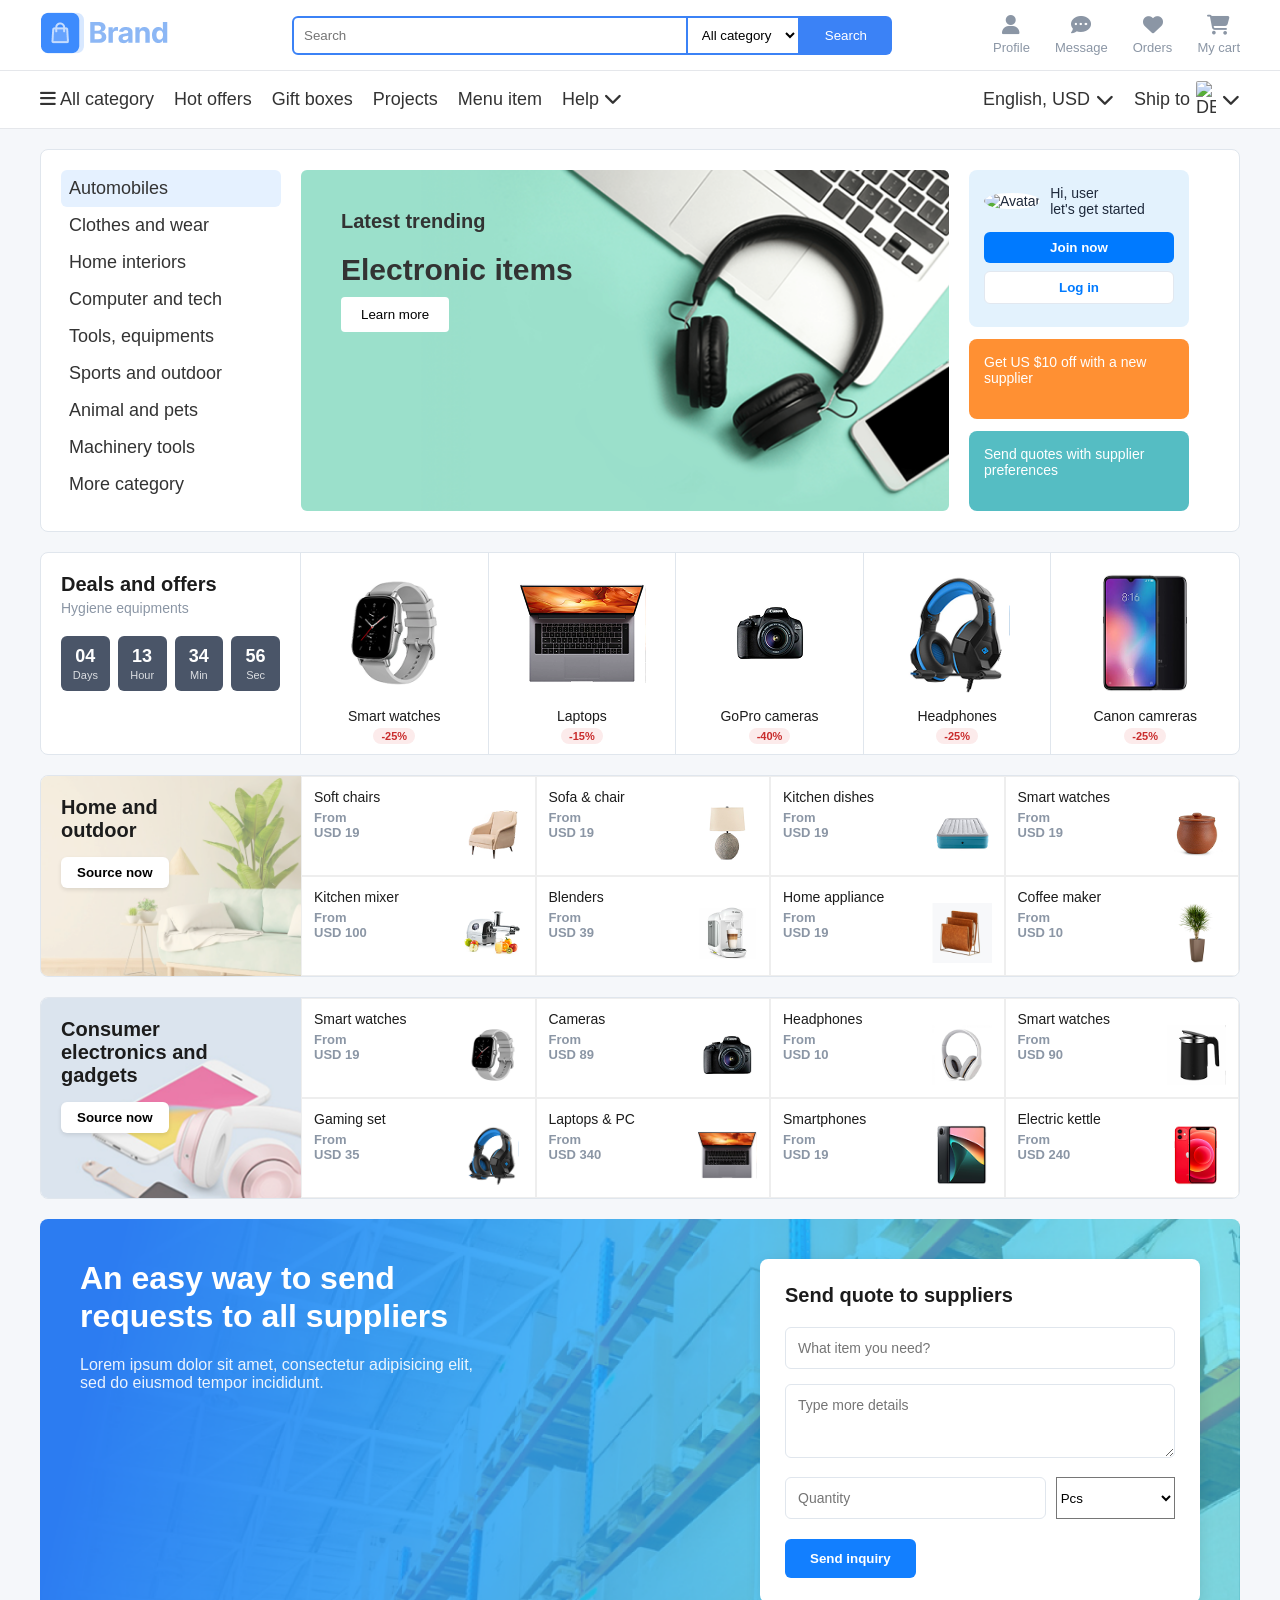
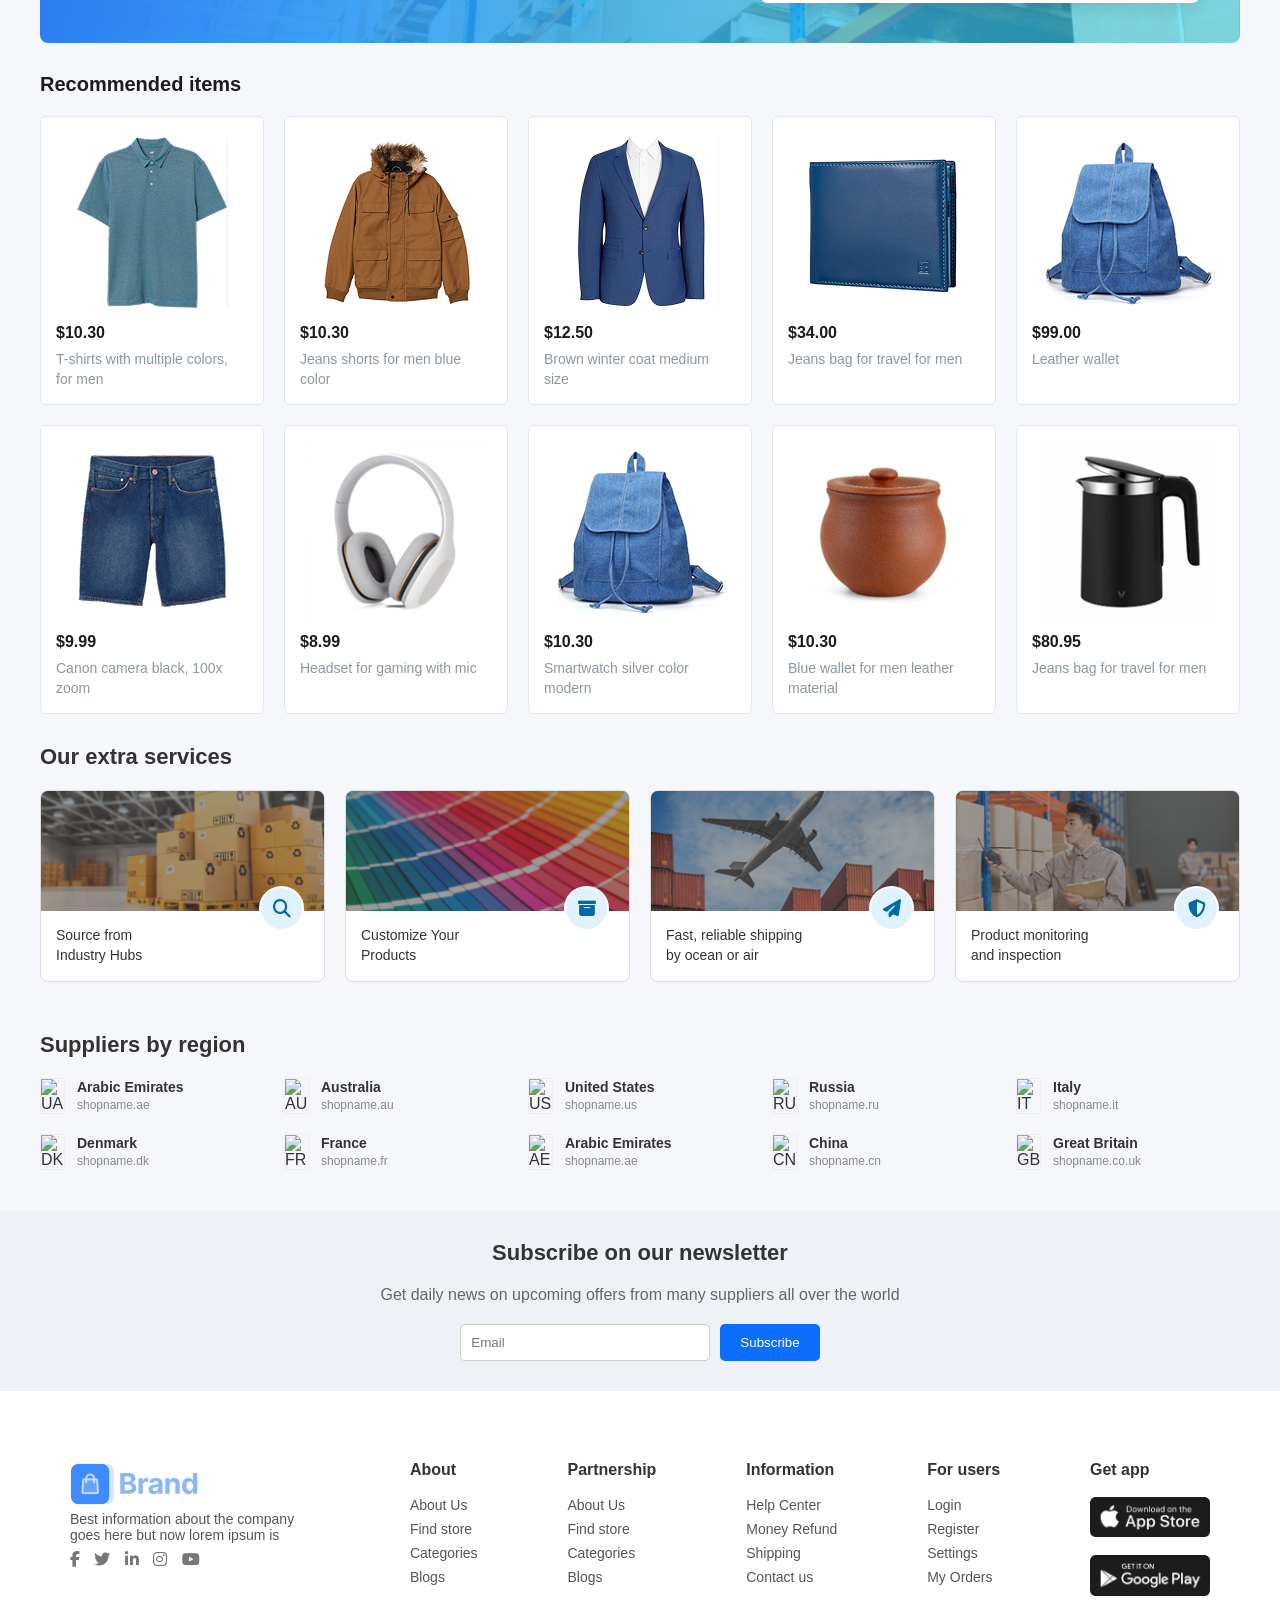
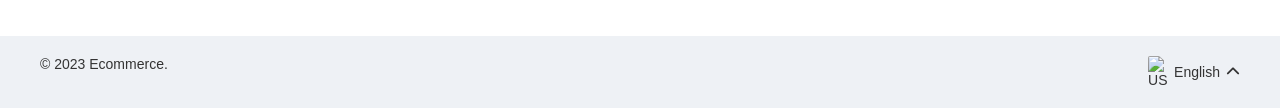
==== commit c8785850: "Add files via upload" ====
--- a/index.html
+++ b/index.html
@@ -4,7 +4,7 @@
 <head>
     <meta charset="UTF-8">
     <meta name="viewport" content="width=device-width, initial-scale=1.0">
-    <link rel="stylesheet" href="style.css">
+    <link rel="stylesheet" href="css/style.css">
     <link rel="stylesheet" href="https://cdnjs.cloudflare.com/ajax/libs/font-awesome/6.5.0/css/all.min.css">
     <title>Home</title>
 </head>
@@ -583,7 +583,7 @@
                     <h4>Get app</h4>
 
                     <img src="assets/Layout/Misc/market-button.png" class="app-btn">
-                    <img src="assets/Layout/Misc/group.png" class="app-btn">
+                    <img src="assets/Layout/Misc/Group.png" class="app-btn">
                 </div>
             </div>
         </div>
--- a/css/style.css
+++ b/css/style.css
@@ -0,0 +1,2155 @@
+/* ===== RESET ===== */
+
+* {
+    margin: 0;
+    padding: 0;
+    box-sizing: border-box;
+    font-family: Arial, Helvetica, sans-serif;
+}
+
+body {
+    background: #f5f7fa;
+    color: #333;
+}
+
+/* Top Header Layout */
+.top-header {
+    border-bottom: 1px solid #e5e7eb;
+    background-color: white;
+    padding: 10px;
+}
+
+.top-header .container {
+    display: flex;
+    align-items: center;
+    justify-content: space-between;
+    gap: 20px;
+}
+
+
+
+/* Search Bar */
+.search-bar {
+    display: flex;
+    flex: 1;
+    max-width: 600px;
+}
+
+.search-bar input {
+    flex: 1;
+    padding: 10px;
+    border: 2px solid #3b82f6;
+    border-radius: 6px 0 0 6px;
+    outline: none;
+}
+
+.search-bar select {
+    border: 2px solid #3b82f6;
+    border-left: none;
+    padding: 0 10px;
+    background: #fff;
+}
+
+.search-bar button {
+    padding: 0 25px;
+    background: #3b82f6;
+    color: #fff;
+    border: none;
+    border-radius: 0 6px 6px 0;
+    cursor: pointer;
+}
+
+/* Header Icons */
+.header-icons {
+    display: flex;
+    gap: 25px;
+    margin-bottom: 20px;
+}
+
+.icon-item {
+    display: flex;
+    gap: 20px;
+    font-size: 14px;
+}
+
+.icon-item i {
+    font-size: 20px;
+    margin-bottom: 5px;
+}
+
+/*  right-side navigation */
+
+.top-row {
+    display: flex;
+    gap: 25px;
+
+}
+
+.nav-item {
+    display: flex;
+    flex-direction: column;
+    align-items: center;
+    color: #8b96a5;
+    cursor: pointer;
+    font-size: 13px;
+
+}
+
+.nav-item i {
+    font-size: 20px;
+    margin-bottom: 5px;
+}
+
+/* Main Navbar */
+.top-nav {
+    border-bottom: 1px solid #e5e7eb;
+    background-color: white;
+
+}
+
+.main-navbar {
+    padding: 10px 0;
+    font-size: 18px;
+}
+
+.main-navbar .container {
+    display: flex;
+    align-items: center;
+    gap: 20px;
+}
+
+.main-navbar a {
+    text-decoration: none;
+    color: #333;
+
+}
+
+.nav-right {
+    margin-left: auto;
+    display: flex;
+    gap: 20px;
+}
+
+.selector {
+    display: flex;
+    align-items: center;
+    gap: 6px;
+    cursor: pointer;
+}
+
+.selector img {
+    width: 20px;
+    border-radius: 2px;
+}
+
+/* ===== CONTAINER ===== */
+
+.container {
+    width: 1200px;
+    margin: auto;
+}
+
+/* ===== HERO SECTION ===== */
+
+.hero {
+    margin-top: 20px;
+}
+
+.hero-layout {
+    display: grid;
+    grid-template-columns: 220px 1fr 250px;
+    gap: 20px;
+    padding: 20px;
+    background-color: white;
+    border: 1px solid #e0e6ed;
+    border-radius: 8px;
+}
+
+/* LEFT CATEGORY */
+
+.category-menu {
+    background: #fff;
+    /* padding: 15px; */
+    border-radius: 6px;
+}
+
+.category-menu-active {
+    background-color: #e5f1ff;
+    border-radius: 6px;
+}
+
+.category-menu ul {
+    list-style: none;
+}
+
+.category-menu li {
+    padding: 8px;
+    font-size: 18px;
+    cursor: pointer;
+}
+
+.category-menu li:hover {
+    color: #0d6efd;
+}
+
+/* HERO BANNER */
+
+.hero-banner {
+    background: url("../assets/Image/backgrounds/Banner-board-800x420 2.png") center/cover no-repeat;
+    padding: 40px;
+    border-radius: 6px;
+}
+
+.hero-banner h2 {
+    font-size: 20px;
+}
+
+.hero-banner h1 {
+    font-size: 30px;
+    margin: 10px 0;
+}
+
+.hero-banner button {
+    padding: 10px 20px;
+    border: none;
+    background: #fff;
+    cursor: pointer;
+    border-radius: 4px;
+}
+
+/* RIGHT HERO CARDS */
+
+.sidebar {
+    display: flex;
+    flex-direction: column;
+    gap: 12px;
+    width: 220px;
+}
+
+.card {
+    border-radius: 8px;
+    padding: 15px;
+    color: white;
+    font-size: 14px;
+}
+
+/* User Card Specifics */
+.login-card {
+    background-color: #e3f2fd;
+    color: #1e293b;
+}
+
+.user-info {
+    display: flex;
+    align-items: center;
+    gap: 10px;
+    margin-bottom: 15px;
+}
+
+.avatar img {
+    width: 45px;
+    height: 45px;
+    border-radius: 50%;
+    background: white;
+}
+
+/* Buttons */
+.btn {
+    width: 100%;
+    padding: 8px;
+    margin-bottom: 8px;
+    border: none;
+    border-radius: 6px;
+    cursor: pointer;
+    font-weight: 600;
+}
+
+.btn-blue {
+    background-color: #007aff;
+    color: white;
+}
+
+.btn-white {
+    background-color: white;
+    color: #007aff;
+    border: 1px solid #e2e8f0;
+}
+
+/* Promo Colors */
+.promo-orange {
+    background-color: #ff9033;
+    height: 80px;
+}
+
+.promo-teal {
+    background-color: #55bdc3;
+    height: 80px;
+}
+
+/* ===== DEALS ===== */
+
+.deals {
+    display: flex;
+    background-color: #fff;
+    border: 1px solid #e0e6ed;
+    border-radius: 8px;
+    overflow: hidden;
+    margin-top: 20px;
+    /* Ensures content stays within the box */
+}
+
+/* --- Left Side: Title & Countdown --- */
+.title-block {
+    width: 260px;
+    padding: 20px;
+
+    border-right: 1px solid #e0e6ed;
+}
+
+.deals-title {
+    font-size: 20px;
+    font-weight: 600;
+    margin: 0;
+    color: #1c1c1c;
+}
+
+.subtitle {
+    font-size: 14px;
+    color: #8b96a5;
+    margin: 4px 0 20px;
+}
+
+/* The dark countdown boxes */
+.countdown {
+    display: flex;
+    gap: 8px;
+}
+
+.time-box {
+    background-color: #4a5568;
+    /* Dark grey color */
+    color: #fff;
+    width: 50px;
+    height: 55px;
+    border-radius: 6px;
+    display: flex;
+    flex-direction: column;
+    justify-content: center;
+    align-items: center;
+    text-align: center;
+}
+
+.time-box strong {
+    font-size: 18px;
+    display: block;
+}
+
+.time-box span {
+    font-size: 11px;
+    opacity: 0.8;
+    margin-top: 2px;
+}
+
+/* --- Right Side: Product Grid --- */
+.product-grid {
+    flex: 1;
+    /* Takes up all remaining space */
+    display: grid;
+    grid-template-columns: repeat(5, 1fr);
+    /* 5 perfect columns */
+}
+
+.product-item {
+    padding: 20px;
+    border-right: 1px solid #e0e6ed;
+    position: relative;
+    /* Allows discount badges to anchor here */
+    display: flex;
+    flex-direction: column;
+    align-items: center;
+    text-align: center;
+}
+
+.product-item:last-child {
+    border-right: none;
+    /* No border after the last item */
+}
+
+/* Image styling to fill the space without distortion */
+.image-wrapper {
+    height: 120px;
+    display: flex;
+    align-items: center;
+    justify-content: center;
+    margin-bottom: 15px;
+}
+
+.product-item img {
+    max-width: 100%;
+    max-height: 100%;
+    object-fit: contain;
+    /* Shrinks image to fit box, keeping aspect ratio */
+}
+
+.product-item h3 {
+    font-size: 14px;
+    font-weight: 500;
+    color: #1c1c1c;
+    margin: 0 0 10px;
+    margin-top: auto;
+    /* Pushes the text to the bottom if image is small */
+}
+
+/* --- The Red Discount Badge --- */
+.discount-badge {
+    position: absolute;
+    bottom: 10px;
+    background-color: #fcebeb;
+    color: #c92c2c;
+    font-size: 11px;
+    font-weight: bold;
+    padding: 2px 8px;
+    border-radius: 12px;
+}
+
+
+/* ===== CATEGORY PRODUCTS ===== */
+
+.category-products {
+    margin-top: 20px;
+}
+
+.category-block {
+    display: flex;
+    /* Sidebar next to Grid */
+    background: white;
+    border: 1px solid #e0e6ed;
+    border-radius: 8px;
+    overflow: hidden;
+    margin-bottom: 20px;
+}
+
+/* Sidebar Feature (Left) */
+.sidebar3 {
+    width: 260px;
+    padding: 20px;
+    background-size: cover;
+    background-position: center;
+    color: #1c1c1c;
+}
+
+.home-bg {
+    background-image: url('../assets/Image/backgrounds/Group 969.png');
+}
+
+.electronics-bg {
+    background-image: url('../assets/Image/backgrounds/image 98.png');
+}
+
+.sidebar3 h3 {
+    font-size: 20px;
+    margin-bottom: 15px;
+}
+
+.source-btn {
+    background: white;
+    border: none;
+    padding: 8px 16px;
+    border-radius: 6px;
+    font-weight: bold;
+    cursor: pointer;
+    box-shadow: 0 2px 4px rgba(0, 0, 0, 0.1);
+}
+
+/* Product Grid (Right) */
+.product-grid2 {
+    flex: 1;
+    display: grid;
+    grid-template-columns: repeat(4, 1fr);
+    /* 4 columns */
+    grid-template-rows: repeat(2, 1fr);
+    /* 2 rows */
+}
+
+.product-tile {
+    padding: 12px;
+    border: 0.5px solid #eee;
+    /* Light borders between items */
+    display: flex;
+    justify-content: space-between;
+    height: 100px;
+    transition: background 0.3s;
+}
+
+.product-tile:hover {
+    background-color: #f9f9f9;
+}
+
+.product-tile .text {
+    display: flex;
+    flex-direction: column;
+}
+
+.product-tile .title {
+    font-size: 14px;
+    margin: 0;
+    color: #1c1c1c;
+}
+
+.product-tile .price {
+    font-size: 13px;
+    color: #8b96a5;
+    margin: 5px 0 0;
+}
+
+.product-tile img {
+    width: 60px;
+    height: 60px;
+    object-fit: contain;
+    align-self: flex-end;
+    /* Keeps images at bottom right */
+}
+
+
+/* ===== SUPPLIER REQUEST ===== */
+
+.supplier-request {
+    position: relative;
+    border-radius: 8px;
+    overflow: hidden;
+    background-image: url('../assets/Image/backgrounds/Group 982.png');
+    background-size: cover;
+    background-position: center;
+    padding: 40px;
+    box-sizing: border-box;
+}
+
+.container-request-layout {
+    display: flex;
+    justify-content: space-between;
+    align-items: flex-start;
+    gap: 40px;
+}
+
+/* Left Text Area */
+.banner-text {
+    flex: 1;
+    color: white;
+}
+
+.banner-text h1 {
+    font-size: 32px;
+    font-weight: 600;
+    margin-bottom: 20px;
+    line-height: 1.2;
+}
+
+.banner-text p {
+    font-size: 16px;
+    max-width: 400px;
+    opacity: 0.9;
+}
+
+/* Right Form Card */
+.request-form {
+    background: white;
+    padding: 25px;
+    border-radius: 8px;
+    width: 440px;
+    box-shadow: 0 4px 15px rgba(0, 0, 0, 0.1);
+}
+
+.request-form h3 {
+    margin-top: 0;
+    margin-bottom: 20px;
+    font-size: 20px;
+    color: #1c1c1c;
+}
+
+/* Inputs & Form Elements */
+input[type="text1"],
+input[type="number"],
+textarea,
+.form select {
+    width: 100%;
+    padding: 12px;
+    margin-bottom: 15px;
+    border: 1px solid #e0e6ed;
+    border-radius: 6px;
+    font-size: 14px;
+    box-sizing: border-box;
+    /* Ensures padding doesn't break width */
+}
+
+.form-row {
+    display: flex;
+    gap: 10px;
+    margin-bottom: 20px;
+}
+
+.form-row input {
+    flex: 2;
+    margin-bottom: 0;
+}
+
+.form-row select {
+    flex: 1;
+    margin-bottom: 0;
+    background-color: white;
+}
+
+/* Submit Button */
+.btn-send {
+    background-color: #127fff;
+    color: white;
+    border: none;
+    padding: 12px 25px;
+    border-radius: 6px;
+    font-weight: 600;
+    cursor: pointer;
+    transition: background 0.3s;
+}
+
+.btn-send:hover {
+    background-color: #0067da;
+}
+
+/* ===== RECOMMENDED PRODUCTS ===== */
+
+.recommended {
+    margin-top: 30px;
+}
+
+.section-title {
+    font-size: 24px;
+    margin-bottom: 24px;
+    color: #1c1c1c;
+}
+
+/* The Grid System */
+.recommendations-grid {
+    display: grid;
+    /* Create 5 columns that share equal space */
+    grid-template-columns: repeat(5, 1fr);
+    gap: 20px;
+    /* Space between cards */
+}
+
+/* Individual Card Styling */
+.product-card {
+    background: #fff;
+    border: 1px solid #e0e6ed;
+    border-radius: 6px;
+    padding: 15px;
+    transition: box-shadow 0.3s ease;
+}
+
+.product-card:hover {
+    box-shadow: 0 4px 12px rgba(0, 0, 0, 0.05);
+}
+
+.img-container {
+    width: 100%;
+    height: 180px;
+    display: flex;
+    justify-content: center;
+    align-items: center;
+    margin-bottom: 12px;
+}
+
+.img-container img {
+    max-width: 100%;
+    max-height: 100%;
+    object-fit: contain;
+    /* Keeps product aspect ratio perfect */
+}
+
+/* Text Content */
+.info .price {
+    display: block;
+    font-size: 16px;
+    font-weight: 600;
+    color: #1c1c1c;
+    margin-bottom: 8px;
+}
+
+.info .description {
+    font-size: 14px;
+    color: #8b96a5;
+    /* Muted grey for descriptions */
+    line-height: 1.4;
+    margin: 0;
+}
+
+/* Responsive: Change to 2 columns on small screens */
+@media (max-width: 768px) {
+    .recommendations-grid {
+        grid-template-columns: repeat(2, 1fr);
+    }
+}
+
+
+/* ===== SERVICES ===== */
+
+.services {
+    margin-top: 30px;
+}
+
+
+/* ercice */
+h2 {
+    font-size: 22px;
+    margin-bottom: 20px;
+}
+
+/* Services Grid */
+.services-grid {
+    display: flex;
+    gap: 20px;
+    margin-bottom: 50px;
+}
+
+.cards {
+    flex: 1;
+    background: white;
+    border-radius: 8px;
+    overflow: hidden;
+    border: 1px solid #ddd;
+    position: relative;
+}
+
+.image-box {
+    height: 120px;
+    background-color: #444;
+    /* Fallback */
+    background-size: cover;
+    background-position: center;
+}
+
+/* Background image place-holders */
+.bg-warehouse {
+    background-image: url('../assets/Image/backgrounds/Mask group.png');
+}
+
+.bg-colors {
+    background-image: url('../assets/Image/backgrounds/Mask group (1).png');
+}
+
+.bg-shipping {
+    background-image: url('../assets/Image/backgrounds/image 106.png');
+}
+
+.bg-inspection {
+    background-image: url('../assets/Image/backgrounds/image 107.png');
+}
+
+.cards-content {
+    padding: 15px;
+    font-weight: 500;
+    position: relative;
+}
+
+.cards-content p {
+    margin: 0;
+    font-size: 14px;
+    line-height: 1.4;
+}
+
+/* Blue circular icons */
+.icon-badge {
+    position: absolute;
+    top: -25px;
+    /* Pulls it up halfway into the image */
+    right: 20px;
+    background-color: #e0f2fe;
+    color: #0369a1;
+    width: 45px;
+    height: 45px;
+    border-radius: 50%;
+    display: flex;
+    align-items: center;
+    justify-content: center;
+    border: 2px solid white;
+    font-size: 18px;
+}
+
+/* Suppliers Section */
+.suppliers-grid {
+    display: grid;
+    grid-template-columns: repeat(5, 1fr);
+    /* 5 columns */
+    gap: 20px;
+}
+
+.region {
+    display: flex;
+    align-items: center;
+    gap: 12px;
+}
+
+.region img {
+    width: 25px;
+    height: auto;
+    border: 1px solid #eee;
+}
+
+.region .text strong {
+    display: block;
+    font-size: 14px;
+}
+
+.region .text span {
+    font-size: 12px;
+    color: #888;
+}
+
+
+/* ===== NEWSLETTER ===== */
+
+.newsletter {
+    margin-top: 40px;
+    background: #eef1f5;
+}
+
+.newsletter-text {
+    padding: 30px;
+    text-align: center;
+}
+
+.newsletter h2 {
+    font-size: 22px;
+}
+
+.newsletter p {
+    color: #666;
+    margin: 10px 0 20px;
+}
+
+.newsletter-box {
+    display: flex;
+    justify-content: center;
+    gap: 10px;
+}
+
+.newsletter-box input {
+    padding: 10px;
+    width: 250px;
+    border: 1px solid #ccc;
+    border-radius: 5px;
+}
+
+.newsletter-box button {
+    padding: 10px 20px;
+    border: none;
+    background: #0d6efd;
+    color: white;
+    border-radius: 5px;
+    cursor: pointer;
+}
+
+
+/* Footer */
+
+.footer {
+    background: white;
+    padding-top: 40px;
+}
+
+.footer-container {
+    display: flex;
+    justify-content: space-between;
+    flex-wrap: wrap;
+    padding: 30px;
+}
+
+.footer-col {
+    display: flex;
+    flex-direction: column;
+    gap: 8px;
+}
+
+.footer-col h4 {
+    margin-bottom: 10px;
+}
+
+.footer-col a {
+    text-decoration: none;
+    color: #555;
+    font-size: 14px;
+}
+
+.footer-col a:hover {
+    color: #0d6efd;
+}
+
+.brand p {
+    max-width: 250px;
+    font-size: 14px;
+    color: #555;
+}
+
+/* Social Icons */
+
+.social-icons span {
+    font-size: 16px;
+    margin-right: 10px;
+    color: #777;
+    cursor: pointer;
+}
+
+.social-icons span:hover {
+    color: #0d6efd;
+}
+
+/* App Buttons */
+
+.app-btn {
+    width: 120px;
+    margin-bottom: 10px;
+}
+
+/* Bottom Footer */
+.footer-bottom {
+    background: #eef1f5;
+
+}
+
+.footer-b {
+    display: flex;
+    justify-content: space-between;
+    padding: 20px 0px;
+    font-size: 14px;
+}
+
+/* ================================================ */
+
+/* PRODUCT List View PAGE */
+
+/* Breadcrumbs */
+.breadcrumbs {
+    font-size: 17px;
+    color: #8b96a5;
+    padding: 10px 0px;
+}
+
+/* Layout Grid */
+.main-layout {
+    display: flex;
+    gap: 20px;
+}
+
+/* Sidebar */
+.sidebar4 {
+    width: 240px;
+    flex-shrink: 0;
+}
+
+.filter-group {
+    border-top: 1px solid #e2e8f0;
+    padding: 15px 0;
+}
+
+.filter-group h4 {
+    font-size: 15px;
+    display: flex;
+    justify-content: space-between;
+    margin-bottom: 10px;
+}
+
+.filter-group ul {
+    list-style: none;
+    padding: 0;
+    font-size: 14px;
+    color: #505050;
+}
+
+.filter-group ul li {
+    cursor: pointer;
+    padding: 10px 0px;
+}
+
+.filter-group label {
+    display: block;
+    font-size: 14px;
+    cursor: pointer;
+    padding: 10px 0px;
+}
+
+.see-all {
+    color: #0d6efd;
+    cursor: pointer;
+}
+
+/* Price Range */
+
+.slider {
+    display: flex;
+    gap: 5px;
+    height: 4px;
+    margin: 10px 0px;
+    border-radius: 2px;
+    background: linear-gradient(to right, #0d6efd 25%, #dae1e7 25%);
+}
+
+.input-box {
+    display: flex;
+    gap: 10px;
+}
+
+.field {
+    display: flex;
+    flex-direction: column;
+    /* THIS makes label go above input */
+    width: 100%;
+}
+
+.field label {
+    font-size: 14px;
+    margin-bottom: 5px;
+    color: #555;
+}
+
+.price-input {
+    padding: 6px;
+    border: 1px solid #ccc;
+    border-radius: 4px;
+}
+
+.price-input::placeholder {
+    color: #dae1e7;
+}
+
+/* Apply button */
+.btn-apply {
+    background-color: #fff;
+    color: #0d6efd;
+    border: 1px solid #e2e8f0;
+    border-radius: 6px;
+    padding: 10px;
+    width: 100%;
+    font-size: 14px;
+    font-weight: bold;
+    cursor: pointer;
+    transition: background 0.2s;
+}
+
+.btn-apply:hover {
+    background-color: #f7f9fa;
+}
+
+/* Rating */
+
+.rating-star label {
+    padding: 0px 5px;
+}
+
+/* Toolbar */
+
+.toolbar {
+    display: flex;
+    justify-content: space-between;
+    align-items: center;
+    padding: 10px;
+    border: 1px solid #ddd;
+    background: #fff;
+    border-radius: 6px;
+    margin-bottom: 15px;
+    font-size: 16px;
+}
+
+.toolbar-right {
+    display: flex;
+    align-items: center;
+    gap: 10px;
+}
+
+.featured select {
+    padding: 6px 20px 6px 6px;
+    border: 1px solid #e3e0e0;
+    border-radius: 4px;
+    font-size: 16px;
+    cursor: pointer;
+    background: #fff;
+    color: #333;
+}
+
+.view-switch {
+    display: flex;
+    border: 1px solid #e3e0e0;
+    border-radius: 4px;
+    overflow: hidden;
+}
+
+.view-switch i {
+    padding: 8px 10px;
+    cursor: pointer;
+    color: #666;
+    transition: 0.2s;
+}
+
+.view-switch .active {
+    background: #eff2f4;
+
+}
+
+/* Product Card */
+.product-card1 {
+    background: white;
+    border: 1px solid #e2e8f0;
+    border-radius: 6px;
+    display: flex;
+    padding: 20px;
+    position: relative;
+    margin-bottom: 10px;
+}
+
+.prod-img {
+    width: 180px;
+    display: flex;
+    align-items: center;
+    justify-content: center;
+}
+
+.prod-img img {
+    width: 180px;
+    height: auto;
+}
+
+.prod-info {
+    flex: 1;
+    padding-left: 20px;
+}
+
+.prod-info h3 {
+    font-size: 18px;
+    font-weight: 500;
+    margin: 0 0 20px;
+}
+
+.price-row {
+    margin-bottom: 8px;
+}
+
+.curr-price {
+    font-size: 24px;
+    font-weight: 600;
+}
+
+.old-price {
+    text-decoration: line-through;
+    color: #8b96a5;
+    font-size: 18px;
+    margin-left: 5px;
+}
+
+.rating {
+    font-size: 16px;
+    color: #ff9800;
+    font-family: Arial, sans-serif;
+    display: flex;
+    align-items: center;
+}
+
+.star-filled {
+    font-size: 23px;
+    color: #ff9800;
+
+}
+
+.star-empty {
+    font-size: 23px;
+    color: #ccc;
+    padding-right: 5PX;
+}
+
+.qty-order {
+    color: #8b96a5;
+    font-size: 16px;
+    padding: 0px 10px;
+}
+
+.shipping {
+    color: #00b517;
+    font-weight: 500;
+}
+
+.desc {
+    font-size: 16px;
+    color: #505050;
+    line-height: 1.6;
+    padding-right: 100px;
+}
+
+.details-link {
+    color: #0d6efd;
+    text-decoration: none;
+    font-weight: 500;
+    font-size: 16px;
+}
+
+.wishlist-btn {
+    position: absolute;
+    top: 20px;
+    right: 20px;
+    background: none;
+    border: 1px solid #e2e8f0;
+    border-radius: 6px;
+    padding: 8px;
+    cursor: pointer;
+    color: #0d6efd;
+}
+
+/* Pagination */
+.pagination {
+    display: flex;
+    justify-content: flex-end;
+    gap: 10px;
+    margin-top: 20px;
+    align-items: center;
+}
+
+.pages {
+    display: flex;
+    border: 1px solid #e2e8f0;
+    border-radius: 6px;
+    overflow: hidden;
+    background: white;
+}
+
+.pages button {
+    border: none;
+    background: white;
+    padding: 8px 12px;
+    border-right: 1px solid #e2e8f0;
+    cursor: pointer;
+    font-size: 16px;
+    color: #333;
+}
+
+.pages button.active {
+    background: #eff2f4;
+    color: #8b96a5;
+}
+
+/* =========================================== */
+
+/* Products Grid View Page */
+
+/* Filter Tags  */
+.tag-row {
+    display: flex;
+    flex-wrap: wrap;
+    gap: 8px;
+    margin-bottom: 20px;
+    overflow: hidden;
+}
+
+.filter-tag {
+    display: flex;
+    align-items: center;
+    gap: 8px;
+    padding: 6px 12px;
+    background: white;
+    border: 1px solid #0d6efd;
+    border-radius: 5px;
+    font-size: 14px;
+    color: #505050;
+    cursor: pointer;
+}
+
+.filter-tag i {
+    color: #8b96a5;
+    font-size: 12px;
+}
+
+.clear-btn {
+    color: #0d6efd;
+    text-decoration: none;
+    font-size: 14px;
+    align-self: center;
+    margin-left: 10px;
+}
+
+
+/* Grid Layout */
+.product-grid1 {
+    display: grid;
+    grid-template-columns: repeat(3, 1fr);
+    gap: 20px;
+}
+
+.product-item1 {
+    background: white;
+    border: 1px solid #e3e8ee;
+    border-radius: 6px;
+    transition: box-shadow 0.3s;
+}
+
+.product-item:hover {
+    box-shadow: 0 4px 10px rgba(0, 0, 0, 0.1);
+}
+
+.image-box1 {
+    width: 220px;
+    display: flex;
+    align-items: center;
+    justify-content: center;
+    border-bottom: 1px solid #e3e8ee;
+    padding: 25px 10px;
+}
+
+.image-box1 img {
+    width: 180px;
+    height: auto;
+    object-fit: contain;
+}
+
+/* Price and Text */
+.price-line {
+    display: flex;
+    align-items: center;
+    position: relative;
+    padding: 10px 10px 0px 10px;
+}
+
+.price {
+    font-size: 18px;
+    font-weight: 600;
+    color: #1c1c1c;
+}
+
+.old-price1 {
+    font-size: 14px;
+    color: #8b96a5;
+    text-decoration: line-through;
+    margin-left: 8px;
+}
+
+.wish-btn {
+    margin-left: auto;
+    background: none;
+    border: 1px solid #e2e8f0;
+    color: #0d6efd;
+    padding: 8px;
+    border-radius: 6px;
+    cursor: pointer;
+}
+
+/* Rating Stars */
+.rating-container {
+    display: flex;
+    align-items: center;
+    gap: 8px;
+    padding: 0px 10px 10px 10px;
+}
+
+.stars-gold {
+    color: #ff9017;
+    font-size: 11px;
+}
+
+.stars-gray {
+    color: #ccc;
+    font-size: 11px;
+}
+
+.rating-number {
+    color: #ff9017;
+    font-weight: 500;
+    font-size: 12px;
+}
+
+.product-name {
+    font-size: 15px;
+    color: #505050;
+    line-height: 1.4;
+    padding: 0px 10px 10px 10px;
+}
+
+/* ================================================ */
+
+/* Product Details Page */
+
+.product-details {
+    display: flex;
+    gap: 30px;
+    background: #fff;
+    padding: 20px;
+    border: 1px solid #e3e8ee;
+    border-radius: 8px;
+}
+
+.main-img {
+    width: 400px;
+    display: flex;
+    align-items: center;
+    justify-content: center;
+    border: 1px solid #e3e8ee;
+    padding: 40px;
+    border-radius: 8px;
+    margin-bottom: 20px;
+}
+
+.main-img img {
+    width: 400px;
+    height: auto;
+    object-fit: contain;
+}
+
+.thumb-row {
+    width: 63px;
+    display: flex;
+    flex-direction: row;
+    gap: 5px;
+
+}
+
+.thumb-row img {
+    width: 100%;
+    height: auto;
+    object-fit: contain;
+    padding: 2px;
+    border: 1px solid #e3e8ee;
+    border-radius: 2px;
+}
+
+.stock-status {
+    color: #0fbd0f;
+}
+
+.product-name1 {
+    padding-top: 10px;
+}
+
+.stars-row {
+    display: flex;
+    align-items: center;
+    padding: 10px 0px;
+    font-size: 16px;
+}
+
+.rating-number1 {
+    padding: 0px 5px;
+    color: #ff9017;
+    font-weight: 500;
+    font-size: 17px;
+}
+
+.stars-gold1 {
+    color: #ff9017;
+    font-size: 16px;
+}
+
+.stars-gray1 {
+    color: #ccc;
+    font-size: 16px;
+}
+
+.star-item {
+    color: #8b96a5;
+    font-size: 16px;
+    padding: 0px 10px;
+}
+
+/* Pricing Table styling to match image */
+.price-table {
+    display: flex;
+    background: #FFF0DF;
+    /* Light orange background */
+    padding: 15px;
+    margin: 20px 0;
+}
+
+.price-col {
+    flex: 1;
+    display: flex;
+    flex-direction: column;
+    padding: 0 15px;
+    border-right: 1px solid #E0E0E0;
+}
+
+.price-col:last-child {
+    border: none;
+}
+
+.price-col .price1 {
+    font-size: 18px;
+    font-weight: bold;
+    color: black;
+    /* Red price text */
+}
+
+.price-col.highlight .price1 {
+    color: #FA3434;
+}
+
+/* Details list with specific label colors */
+.details-list {
+    width: 100%;
+    border-collapse: collapse;
+}
+
+.details-list td {
+    padding: 10px 0;
+    font-size: 15px;
+}
+
+.details-list td.label {
+    color: #8B96A5;
+    /* Grey labels */
+    width: 130px;
+}
+
+.details-list td.label.bor {
+    border-bottom: 1px solid #e3e8ee;
+}
+
+.details-list td.bor {
+    border-bottom: 1px solid #e3e8ee;
+}
+
+/* Supplier card styling */
+.supplier-card {
+    width: 280px;
+    border-radius: 8px;
+
+}
+
+.supplier-data {
+    display: block;
+    padding: 20px;
+    border: 1px solid #e3e8ee;
+    border-radius: 6px;
+}
+
+.save-later {
+    display: flex;
+    align-items: center;
+    justify-content: center;
+    padding-top: 30px;
+    color: #0d6efd
+}
+
+.supplier-logo {
+    display: flex;
+    align-items: center;
+    padding-bottom: 20px;
+    border-bottom: 1px solid #e3e8ee;
+}
+
+.supplier-logo img {
+    width: 50px;
+}
+
+.supplier-logo p {
+    padding-left: 10px;
+    color: #5c5b5b;
+}
+
+.supplier-details {
+    list-style: none;
+    padding: 20px 0px;
+    color: #8b96a5;
+}
+
+.supplier-details li {
+    margin-bottom: 15px;
+}
+
+.btn-primary {
+    background: #0d6efd;
+    color: white;
+    width: 100%;
+    border: none;
+    padding: 12px;
+    border-radius: 6px;
+    margin-bottom: 10px;
+}
+
+.btn-secondary {
+    background: white;
+    color: #0d6efd;
+    width: 100%;
+    border: 1px solid #e3e8ee;
+    padding: 12px;
+    border-radius: 6px;
+}
+
+/* Product Bottom Section  */
+.product-bottom-section {
+    display: flex;
+    gap: 15px;
+    margin-top: 30px;
+}
+
+/* Tab Styling */
+.tabs-container {
+    flex: 3;
+    background: white;
+    border: 1px solid #e3e8ee;
+    border-radius: 6px;
+    overflow: hidden;
+}
+
+.tabs-header {
+    display: flex;
+    border-bottom: 1px solid #e3e8ee;
+    padding: 0 10px;
+}
+
+.tab-btn {
+    background: none;
+    border: none;
+    padding: 15px 20px;
+    font-size: 16px;
+    color: #8b96a5;
+    cursor: pointer;
+    border-bottom: 2px solid transparent;
+}
+
+.tab-btn.active {
+    color: #0d6efd;
+    border-bottom-color: #0d6efd;
+    font-weight: 500;
+}
+
+.tab-content {
+    padding: 25px;
+}
+
+.description-text {
+    line-height: 1.5
+}
+
+.specs-table-alt {
+    width: 100%;
+    max-width: 500px;
+    border-collapse: collapse;
+    margin: 20px 0;
+    border: 1px solid #e3e8ee;
+}
+
+.specs-table-alt td {
+    padding: 10px 15px;
+    border: 1px solid #e3e8ee;
+    color: #505050;
+}
+
+.specs-table-alt td:first-child {
+    background: #eff2f4;
+    /* Light grey background for keys */
+    width: 150px;
+    color: #1c1c1c;
+}
+
+/* Feature Checklist with grey icons */
+.feature-list {
+    list-style: none;
+    padding: 0;
+}
+
+.feature-list li {
+    display: flex;
+    align-items: center;
+    gap: 10px;
+    margin-bottom: 10px;
+    color: #505050;
+}
+
+.feature-list i {
+    color: #8b96a5;
+}
+
+/* Sidebar cross-selling */
+.recommendations-sidebar {
+    width: 280px;
+}
+
+.sidebar-data {
+    display: block;
+    border: 1px solid #e3e8ee;
+    border-radius: 6px;
+    padding: 20px;
+    background: white;
+}
+
+.sidebar-title {
+    font-size: 16px;
+    margin-bottom: 20px;
+}
+
+.mini-product-item {
+    display: flex;
+    gap: 12px;
+    margin-bottom: 20px;
+}
+
+.mini-product-item img {
+    width: 80px;
+    height: 85px;
+    border: 1px solid #e3e8ee;
+    border-radius: 4px;
+    padding: 5px;
+}
+
+.mini-name {
+    font-size: 14px;
+    padding: 10px 0px;
+    color: #1c1c1c;
+    line-height: 1.5;
+}
+
+.mini-price {
+    font-size: 13px;
+    color: #8b96a5;
+}
+
+
+
+/* Container for Related Products */
+.related-products {
+    background: white;
+    border: 1px solid #e3e8ee;
+    border-radius: 6px;
+    padding: 20px;
+    margin: 20px 0px;
+}
+
+.related-grid {
+    display: flex;
+    gap: 15px;
+    overflow-x: auto;
+    /* Allows scrolling if many items */
+}
+
+.related-card {
+    flex: 1;
+    min-width: 150px;
+}
+
+.img-wrap {
+    background: #f7f7f7;
+    /* Light grey box for the product */
+    border-radius: 4px;
+    height: 150px;
+    display: flex;
+    align-items: center;
+    justify-content: center;
+    margin-bottom: 10px;
+}
+
+.img-wrap img {
+    width: 90%;
+    height: 90%;
+    mix-blend-mode: multiply;
+    /* Helps transparent images blend into grey */
+}
+
+.related-name {
+    font-size: 14px;
+    color: #505050;
+    margin: 0 0 5px 0;
+}
+
+.related-price {
+    font-size: 14px;
+    color: #8b96a5;
+    margin: 0;
+}
+
+/* CTA Blue Banner Styling */
+.cta-blue-banner {
+    background: linear-gradient(90deg, #0067ff 0%, #127fff 100%);
+    /* Blue gradient */
+    border-radius: 8px;
+    padding: 35px;
+    display: flex;
+    justify-content: space-between;
+    align-items: center;
+    color: white;
+    margin-bottom: 150px;
+}
+
+.cta-content h3 {
+    font-size: 22px;
+    margin: 0 0 5px 0;
+}
+
+.cta-content p {
+    margin: 0;
+    opacity: 0.8;
+}
+
+.shop-now-btn {
+    background: #ff9017;
+    /* Contrasting orange button */
+    color: white;
+    border: none;
+    padding: 12px 20px;
+    border-radius: 6px;
+    font-weight: bold;
+    font-size: 16px;
+    cursor: pointer;
+    transition: background 0.3s;
+}
+
+.shop-now-btn:hover {
+    background: #e07e12;
+}
+
+/* ================================================= */
+
+/* My Cart Page  */
+/* Layout container */
+.cart-page-wrapper {
+    max-width: 1200px;
+    margin: 20px auto;
+    font-family: 'Inter', sans-serif;
+}
+
+.cart-main-layout {
+    display: flex;
+    gap: 20px;
+}
+
+/* LEFT: Item List styling */
+.cart-items-container {
+    flex: 3;
+    background: #fff;
+    border: 1px solid #e3e8ee;
+    border-radius: 6px;
+    padding: 20px;
+}
+
+.cart-item {
+    display: flex;
+    padding: 15px 0;
+    border-bottom: 1px solid #e3e8ee;
+    gap: 15px;
+}
+
+.item-visual img {
+    border: 1px solid #e3e8ee;
+    border-radius: 4px;
+}
+
+.item-details {
+    flex: 1;
+}
+
+.product-name2 {
+    margin-bottom: 10px;
+    color: #1c1c1c;
+    font-size: 16px;
+}
+
+.product-meta {
+    margin-bottom: 10px;
+    color: #8b96a5;
+    font-size: 14px;
+}
+
+.item-actions {
+    margin-top: 20px;
+}
+
+.remove-btn,
+.save-later-btn {
+    background: none;
+    border: 1px solid #e3e8ee;
+    color: #fa3434;
+    /* Red for remove */
+    padding: 10px;
+    border-radius: 4px;
+    font-size: 13px;
+    cursor: pointer;
+}
+
+.save-later-btn {
+    color: #0d6efd;
+    margin-left: 5px;
+}
+
+.item-visual1 {
+    width: 70px;
+}
+
+.item-visual1 img {
+    width: 100%;
+    height: auto;
+    border: 1px solid #e3e8ee;
+    border-radius: 6px;
+    padding: 5px;
+}
+
+.item-pricing {
+    text-align: right;
+}
+
+.price-tag {
+    display: block;
+    font-weight: bold;
+    margin-bottom: 10px;
+}
+
+.qty-dropdown {
+    padding: 5px 20px 5px 5px;
+    border: 1px solid #e3e8ee;
+    border-radius: 4px;
+}
+
+/* Footer of list */
+.cart-list-footer {
+    display: flex;
+    justify-content: space-between;
+    padding-top: 20px;
+}
+
+.back-shop-btn {
+    background: #0d6efd;
+    color: white;
+    border: none;
+    padding: 10px 20px;
+    border-radius: 6px;
+    font-weight: bold;
+}
+
+.remove-all-btn {
+background: none;
+    border: 1px solid #e3e8ee;
+    padding: 10px;
+    border-radius: 4px;
+    font-size: 13px;
+    cursor: pointer;
+    color: #0d6efd;
+    margin-left: 5px;
+}
+
+/* RIGHT: Summary styling */
+.cart-summary-sidebar {
+    flex: 1;
+}
+
+.coupon-box,
+.summary-card {
+    background: white;
+    border: 1px solid #e3e8ee;
+    border-radius: 6px;
+    padding: 20px;
+    margin-bottom: 20px;
+}
+
+.input-group {
+    display: flex;
+    border: 1px solid #e3e8ee;
+    border-radius: 4px;
+    overflow: hidden;
+}
+
+.input-group input {
+    border: none;
+    padding: 10px;
+    flex: 1;
+}
+
+.apply-btn {
+    background: white;
+    color: #0d6efd;
+    border-left: 1px solid #e3e8ee;
+    border-top: none;
+    border-bottom: none;
+    border-right: none;
+    padding: 0 15px;
+    font-weight: bold;
+}
+
+.summary-line {
+    display: flex;
+    justify-content: space-between;
+    margin-bottom: 10px;
+    color: #505050;
+}
+
+.red-text {
+    color: #fa3434;
+}
+
+.green-text {
+    color: #00b517;
+}
+
+.summary-line.total {
+    font-weight: bold;
+    font-size: 18px;
+    color: #1c1c1c;
+    margin: 15px 0;
+}
+
+.checkout-btn {
+    width: 100%;
+    background: #00b517;
+    /* Success green button */
+    color: white;
+    border: none;
+    padding: 15px;
+    border-radius: 6px;
+    font-size: 18px;
+    font-weight: bold;
+    cursor: pointer;
+}
+
+.payment-icons {
+    display: flex;
+    justify-content: center;
+    align-items: center;
+    padding: 20px;
+    gap: 10px;
+}
+
+.payment-icons i {
+    border: 1px solid #e3e8ee;
+    padding: 5px;
+}
+
+/* Container styling for the entire row */
+.trust-features-bar {
+    display: flex;
+    justify-content: flex-start;
+    gap: 60px; /* Precise spacing between items as seen in the layout */
+    padding: 25px 0;
+    margin-top: 30px;
+        background-color: transparent;
+}
+
+/* Individual feature group layout */
+.feature-item {
+    display: flex;
+    align-items: center;
+    gap: 12px;
+}
+
+/* Circular background for the icons (matches the grey circles in the image) */
+.icon-holder {
+    width: 44px;
+    height: 44px;
+    background-color: #e3e8ee; /* The subtle grey background circle */
+    color: #8b96a5; /* The muted icon color */
+    border-radius: 50%; /* Makes the background a perfect circle */
+    display: flex;
+    align-items: center;
+    justify-content: center;
+    font-size: 18px;
+}
+
+/* Feature Headings (e.g., "Secure payment") */
+.feature-title {
+    margin: 0;
+    font-size: 16px;
+    color: #1c1c1c; /* Dark charcoal color for high readability */
+    font-weight: 500;
+}
+
+/* Muted description text below the titles */
+.feature-desc {
+    margin: 2px 0 0 0;
+    font-size: 14px;
+    color: #8b96a5; /* Signature brand muted grey */
+}
+
+/* Responsive adjustment for mobile screens */
+@media (max-width: 768px) {
+    .trust-features-bar {
+        flex-direction: column;
+        gap: 20px;
+    }
+}
+
+/* Container styling to match the white card layout in the images */
+.saved-later-container {
+    background-color: #ffffff;
+    border: 1px solid #e3e8ee;
+    border-radius: 6px;
+    padding: 20px;
+    margin: 30px 0;
+    font-family: 'Inter', sans-serif;
+}
+
+/* Section Header */
+.section-title {
+    font-size: 20px;
+    color: #1c1c1c;
+    margin-bottom: 20px;
+    font-weight: 600;
+}
+
+/* Grid layout for 4 items in a row */
+.saved-grid {
+    display: flex;
+    gap: 20px;
+}
+
+/* Individual Card Styling */
+.saved-card {
+    flex: 1; /* Ensures all cards take equal width */
+    min-width: 200px;
+}
+
+/* Light grey image placeholder matching the UI design */
+.saved-image-box {
+    background-color: #f7f7f7;
+    border-radius: 6px;
+    height: 180px;
+    display: flex;
+    align-items: center;
+    justify-content: center;
+    margin-bottom: 12px;
+}
+
+.saved-image-box img {
+  width: 90%;
+    height: 90%;
+    object-fit: contain;
+}
+
+/* Text Content Area */
+.saved-content {
+    padding: 5px 0;
+}
+
+.saved-price {
+    font-size: 18px;
+    font-weight: 600;
+    color: #1c1c1c;
+    margin: 0 0 8px 0;
+}
+
+.saved-name {
+    font-size: 15px;
+    color: #8b96a5; /* Signature brand muted grey */
+    line-height: 1.4;
+    margin: 0 0 15px 0;
+}
+
+/* Button: White background with blue border/text */
+.btn-move-cart {
+    background-color: #ffffff;
+    color: #0d6efd; /* Brand blue */
+    border: 1px solid #e3e8ee;
+    border-radius: 6px;
+    padding: 8px 15px;
+    font-size: 14px;
+    font-weight: 500;
+    cursor: pointer;
+    display: flex;
+    align-items: center;
+    gap: 8px;
+    transition: background 0.2s;
+}
+
+.btn-move-cart:hover {
+    background-color: #f0f7ff;
+}
+
+.btn-move-cart i {
+    font-size: 14px;
+}
